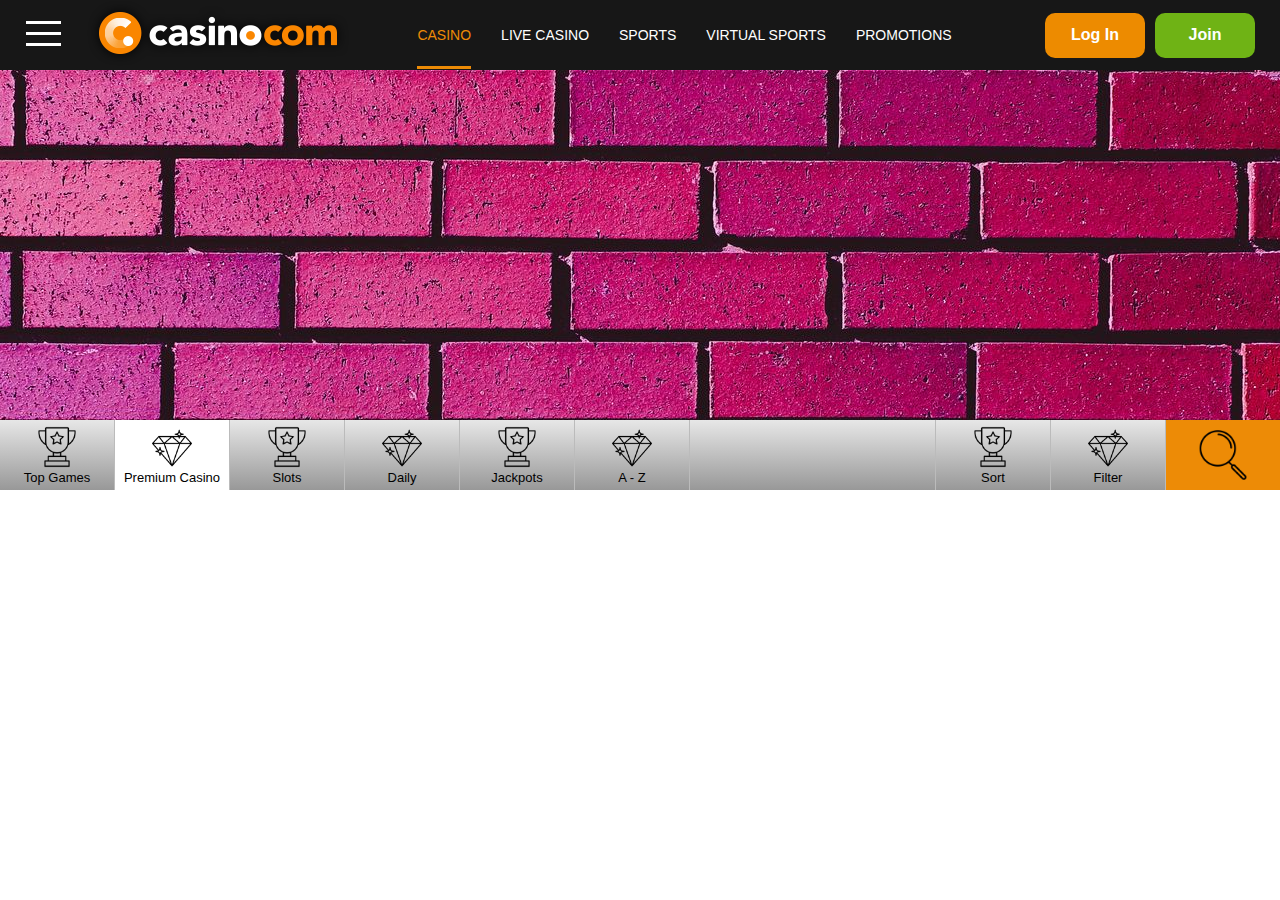
==== index.html @ 712b199f "casino_com: main menu" ====
<!doctype html>
<html lang="en">
<head>
    <meta charset="UTF-8">
    <meta name="viewport" content="width=device-width, initial-scale=1.0">
    <title>Casino</title>
    <link href="index.css" rel="stylesheet">
</head>
<body>
    <header class="header">
        <div class="header__burger">
            <div class="burger">
                <button type="button" class="burger__button fn-burger__button_toggle">
                    <div class="burger__line1"></div>
                    <div class="burger__line2"></div>
                    <div class="burger__line3"></div>
                </button>

                <div class="burger__menu burger__menu_hidden">
                    <ul class="menu">
                        <li>
                            <a class="menu__logo" href="#">
                                <img src="img/logo-tablet.png">
                            </a>
                        </li>
                        <li><a class="menu__item" href="#">Home</a></li>
                        <li><a class="menu__item" href="#">Login</a></li>
                        <li><a class="menu__item" href="#">Sports</a></li>
                        <li><a class="menu__item" href="#">Virtual Sports</a></li>
                        <li><a class="menu__item" href="#">Add Card</a></li>
                        <li><a class="menu__item" href="#">Promotions</a></li>
                        <li><a class="menu__item" href="#">VIP</a></li>
                        <li><a class="menu__item" href="#">Support</a></li>
                        <li><a class="menu__item" href="#">About Us</a></li>
                    </ul>
                </div>
            </div>
        </div>

        <div class="header__logo">
            <div class="logo">
                <a href="#">
                    <img class="logo__logoTablet" src="img/logo-tablet.png">
                    <img class="logo__iconCasino " src="img/iconcasino.png">
                </a>
            </div>
        </div>

        <div class="header__menu">
            <div class="menu">
                <ul class="menu__list">
                    <li><a class="menu__link menu__link_state_active" href="#">CASINO</a></li>
                    <li><a class="menu__link" href="#">LIVE CASINO</a></li>
                    <li><a class="menu__link" href="#">SPORTS</a></li>
                    <li><a class="menu__link" href="#">VIRTUAL SPORTS</a></li>
                    <li><a class="menu__link" href="#">PROMOTIONS</a></li>
                </ul>
            </div>
        </div>

        <div class="header__buttons">
            <button class="button button_logIn">Log In</button>
            <button class="button button_registration">Join</button>
        </div>
    </header>

    <main class="main">
        <div class="slider">
            <div class="slider__wrapper">
                <div class="slider__item">
                    <a class="slider__img" href="#">
                        <img src="img/background.jpg">
                    </a>
<!--                    <div class="slider__content">-->
<!--                        <div class="content">-->
<!--                            <div class="content__text">100% up to $400!</div>-->
<!--                            <button class="content__button">More info</button>-->
<!--                        </div>-->
<!--                    </div>-->
                </div>
            </div>
<!--            <div class="slider__buttons">-->
<!--                <button class="button button_next">&#8250;</button>-->
<!--                <button class="button button_previous">&#8249;</button>-->
<!--                <div class="paginations">-->
<!--                    <ol class="paginations__indicators">-->
<!--                        <li class="paginations__indicator paginations__indicator_active"></li>-->
<!--                        <li class="paginations__indicator"></li>-->
<!--                        <li class="paginations__indicator"></li>-->
<!--                        <li class="paginations__indicator"></li>-->
<!--                        <li class="paginations__indicator"></li>-->
<!--                    </ol>-->
<!--                </div>-->
<!--            </div>-->
        </div>

        <div class="menu">
            <div class="menu__gamesInfo">
                <ul class="gamesNav">
                    <li><a class="gamesNav__item gamesNav__item_topGamesIcon" href="#">Top Games</a></li>
                    <li><a class="gamesNav__item gamesNav__item_premiumIcon gamesNav__item_active" href="#">Premium Casino</a></li>
                    <li><a class="gamesNav__item gamesNav__item_topGamesIcon" href="#">Slots</a></li>
                    <li><a class="gamesNav__item gamesNav__item_premiumIcon" href="#">Daily</a></li>
                    <li><a class="gamesNav__item gamesNav__item_topGamesIcon" href="#">Jackpots</a></li>
                    <li><a class="gamesNav__item gamesNav__item_premiumIcon" href="#">A - Z</a></li>
                </ul>

                <ul class="gamesFilters">
                    <li><a class="gamesFilters__item gamesNav__item_topGamesIcon" href="#">Sort</a></li>
                    <li><a class="gamesFilters__item gamesNav__item_premiumIcon" href="#">Filter</a></li>
                    <li>
                        <span class="gamesFilters__item fn-gamesFilters__item_search" href="#">
                            <input class="gamesFilters__itemInput" placeholder="Write here...">
                        </span>
                    </li>
                </ul>
            </div>
        </div>
    </main>

    <script src="index.js"></script>
</body>
</html>
---- index.css ----
* {
    box-sizing: border-box;
    margin: 0 auto;
}

/************************************************************ header */
.header {
    display: flex;
    background-color: #171717;
    height: 70px;
}

/************************************************************ header burger menu */
.header__burger {
    margin: 0 20px;
    display: flex;
    align-items: center;
}

.fn-burger__button_toggle {
    background-color: rgba(0, 0, 0, 0);
    border: none;
    cursor: pointer;
    z-index: 3;
    position: relative;
}

.burger__line1,
.burger__line2,
.burger__line3 {
    width: 35px;
    height: 3px;
    background-color: #fff;
    margin: 8px 0;
    transition: 0.4s;
}

.burger__line1.change  {
    transform: rotate(-45deg) translate(-9px, 6px);
}

.burger__line2.change  {
    opacity: 0;
}

.burger__line3.change  {
    transform: rotate(45deg) translate(-8px, -8px);
}

.burger__menu {
    position: fixed;
    top: 0;
    left: 0;
    overflow-y: auto;
    width: 600px;
    height: 100%;
    padding: 100px 10px 0 60px;
    background-color: #171717;
    z-index: 2;
}

.burger__menu_hidden {
    display: none;
}

.menu {
    list-style: none;
}

.menu__logo {
    position: absolute;
    top: 15px;
    left: 85px;
}

.menu__item {
    display: block;
    padding: 17px 0;
    font-family: sans-serif;
    text-decoration: none;
    color: #fff;
    border-bottom: 1px solid rgba(255, 255, 255, 0.2);
}

.menu__item:hover {
    color: #ed8b06;
    transition-duration: 0.4s;
}

/************************************************************ header logo */
.header__logo {
    margin: 0;
    display: flex;
    align-items: center;
}

.header__logo .logo__iconCasino {
    display: none;
}

/************************************************************ header menu */
.header__menu {
    display: flex;
    align-items: center;
}

.header__menu .menu__list {
    list-style: none;
    display: flex;
    padding: 0;
}

.menu__list .menu__link {
    color: #fff;
    font-size: 14px;
    font-family: sans-serif;
    text-decoration: none;
    padding: 23px 0;
    margin: 0 15px;
    white-space: nowrap;
}

.menu__list .menu__link:hover {
    color: #ed8b06;
    transition-duration: 0.4s;
}

.menu__link.menu__link_state_active {
    color: #ed8b06;
    border-bottom: 3px solid #ed8b06;
}

/************************************************************ header buttons */
.header__buttons {
    display: flex;
    align-items: center;
    margin: 0 20px;
}

.button {
    width: 100px;
    height: 45px;
    margin: 0 5px;
    border-radius: 10px;
    font-weight: bold;
    font-size: 16px;
    color: #fff;
    border: none;
    cursor: pointer;
}

.button.button_logIn {
    background-color: #ed8b00;
}

.button.button_registration {
    background-color: #6fb315;
}

/************************************************************ slider */
.slider {
    display: flex;
    justify-content: center;
    overflow: hidden;
    width: 100%;
    height: 350px;
}

.slider__img {
    display: flex;
    overflow: hidden;
}

/*.content__text {*/
/*    !*position: absolute;*!*/
/*    !*top: 176px;*!*/
/*    !*left: 300px;*!*/
/*    !*font-size: 65px;*!*/
/*    !*color: #fff;*!*/
/*}*/

/*.content__button {*/
/*    !*position: absolute;*!*/
/*    !*top: 280px;*!*/
/*    !*left: 300px;*!*/
/*    !*height: 70px;*!*/
/*    !*width: 300px;*!*/
/*    !*text-align: center;*!*/
/*    !*background-color: #6d9910;*!*/
/*    !*cursor: pointer;*!*/
/*    !*border-radius: 10px;*!*/
/*    !*border: none;*!*/
/*    !*color: #fff;*!*/
/*    !*font-size: 35px;*!*/
/*    !*letter-spacing: 3px;*!*/
/*}*/

/*.button_next {*/
/*    !*position: absolute;*!*/
/*    !*top: 180px;*!*/
/*    !*right: 20px;*!*/
/*    !*font-size: 50px;*!*/
/*    !*color: #fff;*!*/
/*    !*background-color: rgba(0, 0, 0, 0.5);*!*/
/*    !*border-radius: 50%;*!*/
/*    !*width: 70px;*!*/
/*    !*height: 70px;*!*/
/*}*/

/*.button_previous {*/
/*    !*position: absolute;*!*/
/*    !*top: 180px;*!*/
/*    !*left: 20px;*!*/
/*    !*font-size: 50px;*!*/
/*    !*color: #fff;*!*/
/*    !*background-color: rgba(0, 0, 0, 0.5);*!*/
/*    !*border-radius: 50%;*!*/
/*    !*width: 70px;*!*/
/*    !*height: 70px;*!*/
/*}*/

/*.paginations__indicators {*/
/*    !*position: absolute;*!*/
/*    !*z-index: 1;*!*/
/*    !*left: 420px;*!*/
/*    !*bottom: 20px;*!*/
/*    !*display: flex;*!*/
/*    !*justify-content: center;*!*/
/*    !*list-style: none;*!*/
/*}*/

/*.paginations__indicator {*/
/*    !*width: 15px;*!*/
/*    !*height: 15px;*!*/
/*    !*margin: 5px;*!*/
/*    !*border-radius: 50%;*!*/
/*    !*background-color: #fff;*!*/
/*}*/

/*.paginations__indicator_active {*/
/*    !*background-color: #ed8b06;*!*/
/*}*/

/************************************************************ main menu */
.menu__gamesInfo {
    display: flex;
    justify-content: space-between;
    height: 70px;
    width: 100%;
    background: linear-gradient(#e7e7e7, #989898);
    overflow-x: hidden;
}

.gamesNav,
.gamesFilters {
    padding: 0;
    margin: 0;
    display: flex;
    list-style: none;
}

.gamesNav__item,
.gamesFilters__item {
    display: block;
    text-decoration: none;
    width: 115px;
    height: 100%;
    border-right: 1px solid #bbbbbb;
    /*border-left: 1px solid #bbbbbb;*/
    text-align: center;
    padding-top: 50px;
    color: #000;
    font-family: sans-serif;
    font-size: 13px;
}

.gamesFilters__item:first-child {
    border-left: 1px solid #bbbbbb;
    border-right: none;
}

.gamesNav__item:hover,
.gamesFilters__item:hover {
    background-color: #969696;
    transition-duration: 0.5s;
}

.fn-gamesFilters__item_search:hover {
    width: 350px;
    background-position: 5% 50%;
    background-color: #ed8b06;
}

.gamesNav__item_active {
    background-color: #fff;
}

.gamesNav__item_topGamesIcon {
    background-image: url("img/cup.png");
    background-size: 42px;
    background-repeat: no-repeat;
    background-position: 50% 20%;
}

.gamesNav__item_premiumIcon {
    background-image: url("img/diamond.png");
    background-size: 40px;
    background-repeat: no-repeat;
    background-position: 50% 25%;
}

.fn-gamesFilters__item_search {
    background-image: url("img/search.png");
    background-size: 50px;
    background-repeat: no-repeat;
    background-position: 50% 50%;
    background-color: #ed8b06;
}

.gamesFilters__itemInput {
    display: none;
    height: 50px;
    position: relative;
    top: -40px;
    font-size: 20px;
    border: none;
    background-color: #ed8b06;
}

.fn-gamesFilters__item_search:hover .gamesFilters__itemInput {
    display: block;
    width: 260px;
    left: 40px;
    transition-duration: 1s;
}

/************************************************************ media */
@media (max-width: 567px) {
    .burger__menu {
        width: 100%;
    }
}

@media (max-width: 960px) {
    .header__menu {
        overflow-x: scroll;
    }

    .header__buttons {
        display: none;
    }
}

@media (max-width: 1180px) {
    .menu__gamesInfo {
        overflow-x: scroll;
    }

    .header__logo .logo__logoTablet {
        display: none;
    }

    .header__logo .logo__iconCasino {
        height: 55px;
        display: block;
        margin-top: 5px;
    }

    .header__buttons .button {
        width: 90px;
        height: 40px;
        font-size: 14px;
    }

    .menu__item .menu__link {
        font-size: 12px;
    }
}
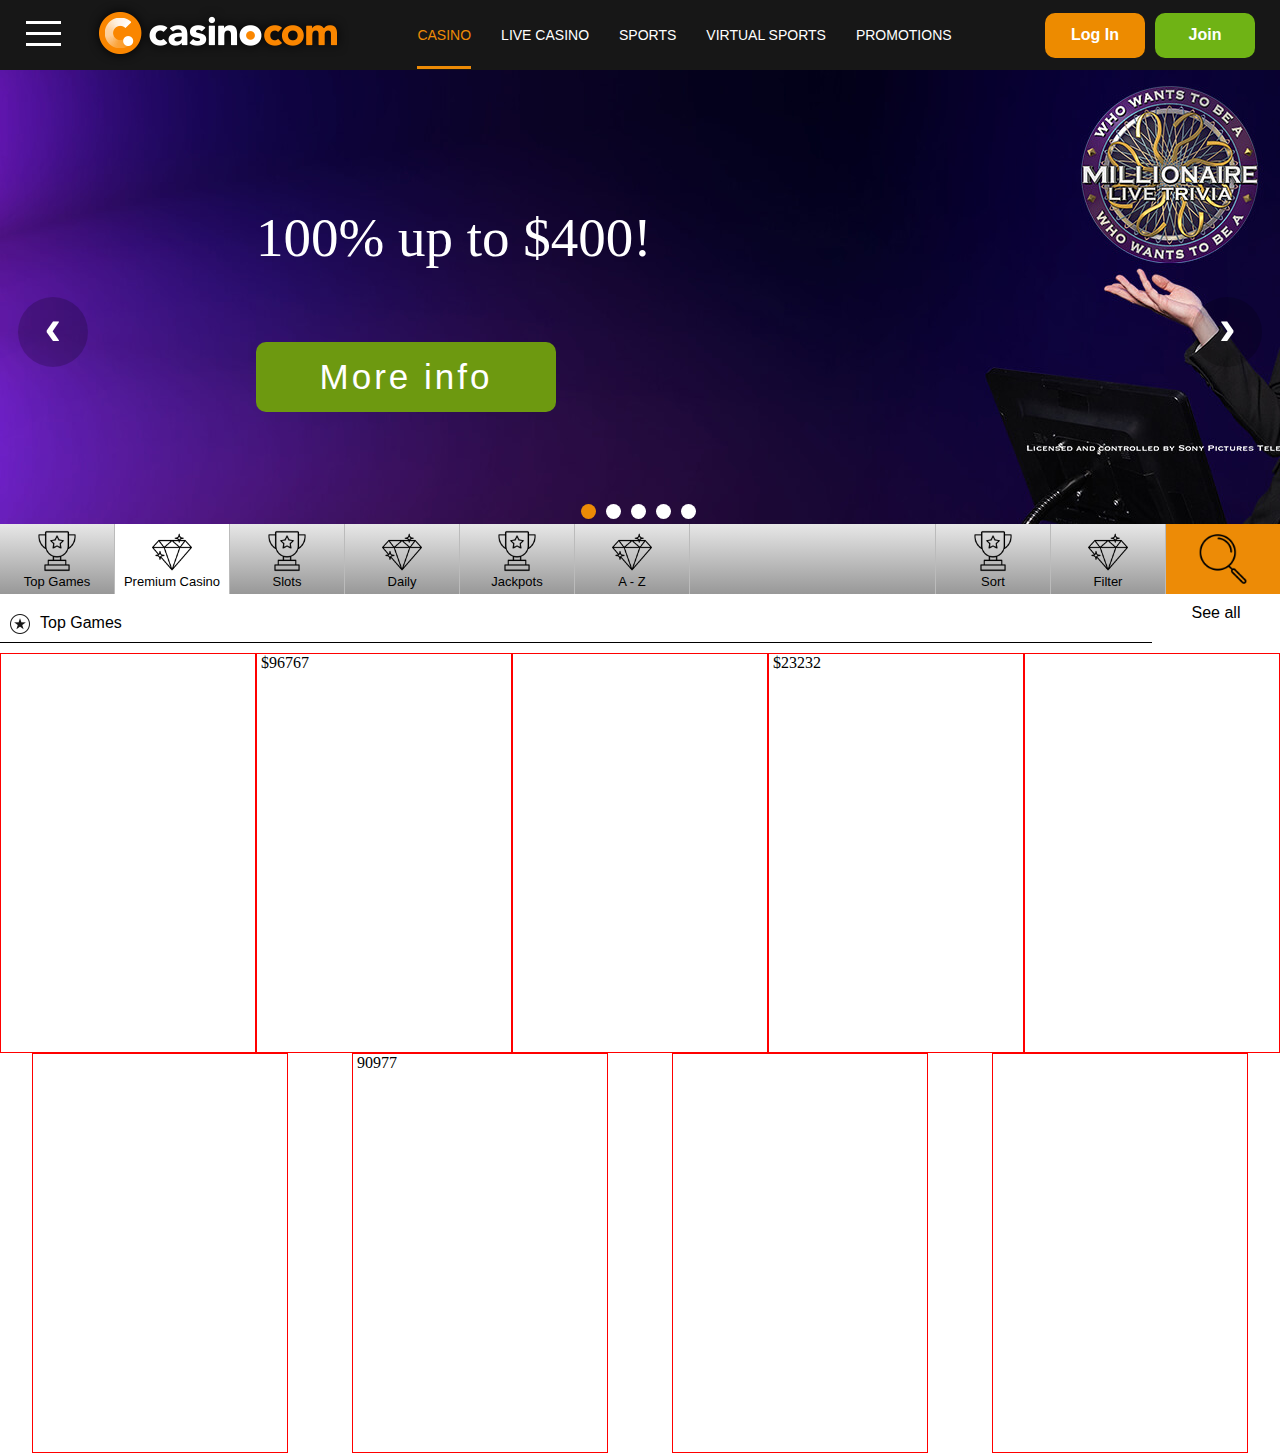
==== commit 9cb3ce03: "casino_com: topGames" ====
--- a/index.html
+++ b/index.html
@@ -69,29 +69,29 @@
             <div class="slider__wrapper">
                 <div class="slider__item">
                     <a class="slider__img" href="#">
-                        <img src="img/background.jpg">
+                        <img src="img/slide1.jpg">
                     </a>
-<!--                    <div class="slider__content">-->
-<!--                        <div class="content">-->
-<!--                            <div class="content__text">100% up to $400!</div>-->
-<!--                            <button class="content__button">More info</button>-->
-<!--                        </div>-->
-<!--                    </div>-->
+                    <div class="slider__content">
+                        <div class="content">
+                            <div class="content__text">100% up to $400!</div>
+                            <button class="content__button">More info</button>
+                        </div>
+                    </div>
                 </div>
             </div>
-<!--            <div class="slider__buttons">-->
-<!--                <button class="button button_next">&#8250;</button>-->
-<!--                <button class="button button_previous">&#8249;</button>-->
-<!--                <div class="paginations">-->
-<!--                    <ol class="paginations__indicators">-->
-<!--                        <li class="paginations__indicator paginations__indicator_active"></li>-->
-<!--                        <li class="paginations__indicator"></li>-->
-<!--                        <li class="paginations__indicator"></li>-->
-<!--                        <li class="paginations__indicator"></li>-->
-<!--                        <li class="paginations__indicator"></li>-->
-<!--                    </ol>-->
-<!--                </div>-->
-<!--            </div>-->
+            <div class="slider__buttons">
+                <button class="button button_next">&#8250;</button>
+                <button class="button button_previous">&#8249;</button>
+                <div class="paginations">
+                    <ol class="paginations__indicators">
+                        <li class="paginations__indicator paginations__indicator_active"></li>
+                        <li class="paginations__indicator"></li>
+                        <li class="paginations__indicator"></li>
+                        <li class="paginations__indicator"></li>
+                        <li class="paginations__indicator"></li>
+                    </ol>
+                </div>
+            </div>
         </div>
 
         <div class="menu">
@@ -109,11 +109,52 @@
                     <li><a class="gamesFilters__item gamesNav__item_topGamesIcon" href="#">Sort</a></li>
                     <li><a class="gamesFilters__item gamesNav__item_premiumIcon" href="#">Filter</a></li>
                     <li>
-                        <span class="gamesFilters__item fn-gamesFilters__item_search" href="#">
+                        <span class="gamesFilters__item fn-gamesFilters__item_search">
                             <input class="gamesFilters__itemInput" placeholder="Write here...">
                         </span>
                     </li>
                 </ul>
+            </div>
+        </div>
+
+        <div class="games">
+            <div class="category">
+                <div class="category__heading">
+                    <span class="category__title">Top Games</span>
+                    <a class="category__link">See all</a>
+                </div>
+                <div class="game category__grid">
+                    <div class="game__item game__item_main">
+                        <img class="game__img" src="">
+                    </div>
+                    <div class="game__item">
+                        <img class="game__img" src="">
+                        <span class="game__jackpotTitle">$96767</span>
+                    </div>
+                    <div class="game__item">
+                        <img class="game__img" src="">
+                    </div>
+                    <div class="game__item">
+                        <img class="game__img" src="">
+                        <span class="game__jackpotTitle">$23232</span>
+                    </div>
+                    <div class="game__item">
+                        <img class="game__img" src="">
+                    </div>
+                    <div class="game__item">
+                        <img class="game__img" src="">
+                    </div>
+                    <div class="game__item">
+                        <img class="game__img" src="">
+                        <span class="game__jackpotTitle">90977</span>
+                    </div>
+                    <div class="game__item">
+                        <img class="game__img" src="">
+                    </div>
+                    <div class="game__item">
+                        <img class="game__img" src="">
+                    </div>
+                </div>
             </div>
         </div>
     </main>
--- a/index.css
+++ b/index.css
@@ -157,89 +157,100 @@
     background-color: #6fb315;
 }
 
+.button.button_logIn:hover,
+.button.button_registration:hover {
+    opacity: 0.7;
+    transition-duration: 0.5s;
+}
+
 /************************************************************ slider */
 .slider {
     display: flex;
+    flex-direction: column;
     justify-content: center;
     overflow: hidden;
     width: 100%;
-    height: 350px;
+    /*height: 350px;*/
+    position: relative;
 }
 
 .slider__img {
     display: flex;
-    overflow: hidden;
-}
-
-/*.content__text {*/
-/*    !*position: absolute;*!*/
-/*    !*top: 176px;*!*/
-/*    !*left: 300px;*!*/
-/*    !*font-size: 65px;*!*/
-/*    !*color: #fff;*!*/
-/*}*/
-
-/*.content__button {*/
-/*    !*position: absolute;*!*/
-/*    !*top: 280px;*!*/
-/*    !*left: 300px;*!*/
-/*    !*height: 70px;*!*/
-/*    !*width: 300px;*!*/
-/*    !*text-align: center;*!*/
-/*    !*background-color: #6d9910;*!*/
-/*    !*cursor: pointer;*!*/
-/*    !*border-radius: 10px;*!*/
-/*    !*border: none;*!*/
-/*    !*color: #fff;*!*/
-/*    !*font-size: 35px;*!*/
-/*    !*letter-spacing: 3px;*!*/
-/*}*/
-
-/*.button_next {*/
-/*    !*position: absolute;*!*/
-/*    !*top: 180px;*!*/
-/*    !*right: 20px;*!*/
-/*    !*font-size: 50px;*!*/
-/*    !*color: #fff;*!*/
-/*    !*background-color: rgba(0, 0, 0, 0.5);*!*/
-/*    !*border-radius: 50%;*!*/
-/*    !*width: 70px;*!*/
-/*    !*height: 70px;*!*/
-/*}*/
-
-/*.button_previous {*/
-/*    !*position: absolute;*!*/
-/*    !*top: 180px;*!*/
-/*    !*left: 20px;*!*/
-/*    !*font-size: 50px;*!*/
-/*    !*color: #fff;*!*/
-/*    !*background-color: rgba(0, 0, 0, 0.5);*!*/
-/*    !*border-radius: 50%;*!*/
-/*    !*width: 70px;*!*/
-/*    !*height: 70px;*!*/
-/*}*/
-
-/*.paginations__indicators {*/
-/*    !*position: absolute;*!*/
-/*    !*z-index: 1;*!*/
-/*    !*left: 420px;*!*/
-/*    !*bottom: 20px;*!*/
-/*    !*display: flex;*!*/
-/*    !*justify-content: center;*!*/
-/*    !*list-style: none;*!*/
-/*}*/
-
-/*.paginations__indicator {*/
-/*    !*width: 15px;*!*/
-/*    !*height: 15px;*!*/
-/*    !*margin: 5px;*!*/
-/*    !*border-radius: 50%;*!*/
-/*    !*background-color: #fff;*!*/
-/*}*/
-
-/*.paginations__indicator_active {*/
-/*    !*background-color: #ed8b06;*!*/
-/*}*/
+}
+
+.content__text {
+    position: absolute;
+    top: 30%;
+    left: 20%;
+    font-size: 55px;
+    color: #fff;
+}
+
+.content__button {
+    position: absolute;
+    top: 60%;
+    left: 20%;
+    height: 70px;
+    width: 300px;
+    text-align: center;
+    background-color: #6d9910;
+    cursor: pointer;
+    border-radius: 10px;
+    border: none;
+    color: #fff;
+    font-size: 35px;
+    letter-spacing: 3px;
+}
+
+.button_next {
+    position: absolute;
+    top: 50%;
+    right: 1%;
+    font-size: 50px;
+    color: #fff;
+    background-color: rgba(0, 0, 0, 0.2);
+    border-radius: 50%;
+    width: 70px;
+    height: 70px;
+    display: flex;
+    justify-content: center;
+}
+
+.button_previous {
+    position: absolute;
+    top: 50%;
+    left: 1%;
+    font-size: 50px;
+    color: #fff;
+    background-color: rgba(0, 0, 0, 0.2);
+    border-radius: 50%;
+    width: 70px;
+    height: 70px;
+    display: flex;
+    justify-content: center;
+}
+
+.paginations__indicators {
+    position: absolute;
+    z-index: 1;
+    bottom: 0;
+    left: 45%;
+    display: flex;
+    list-style: none;
+    padding: 0;
+}
+
+.paginations__indicator {
+    width: 15px;
+    height: 15px;
+    margin: 5px;
+    border-radius: 50%;
+    background-color: #fff;
+}
+
+.paginations__indicator_active {
+    background-color: #ed8b06;
+}
 
 /************************************************************ main menu */
 .menu__gamesInfo {
@@ -334,6 +345,46 @@
     transition-duration: 1s;
 }
 
+/************************************************************ games */
+.games {
+    max-width: 1400px;
+}
+
+.category__heading {
+    display: flex;
+    justify-content: space-between;
+    margin: 10px 0;
+    font-family: sans-serif;
+}
+
+.category__title {
+    padding: 10px 40px;
+    margin: 0;
+    width: 90%;
+    border-bottom: 1px solid #000;
+}
+
+.category__title::before {
+    content: "";
+    position: absolute;
+    margin-left: -30px;
+    background-image: url("img/star.png");
+    width: 20px;
+    height: 20px;
+}
+
+.game {
+    display: flex;
+    flex-wrap: wrap;
+    flex-direction: row;
+}
+
+.game__item {
+    border: 1px solid red;
+    width: 20%;
+    height: 400px;
+}
+
 /************************************************************ media */
 @media (max-width: 567px) {
     .burger__menu {
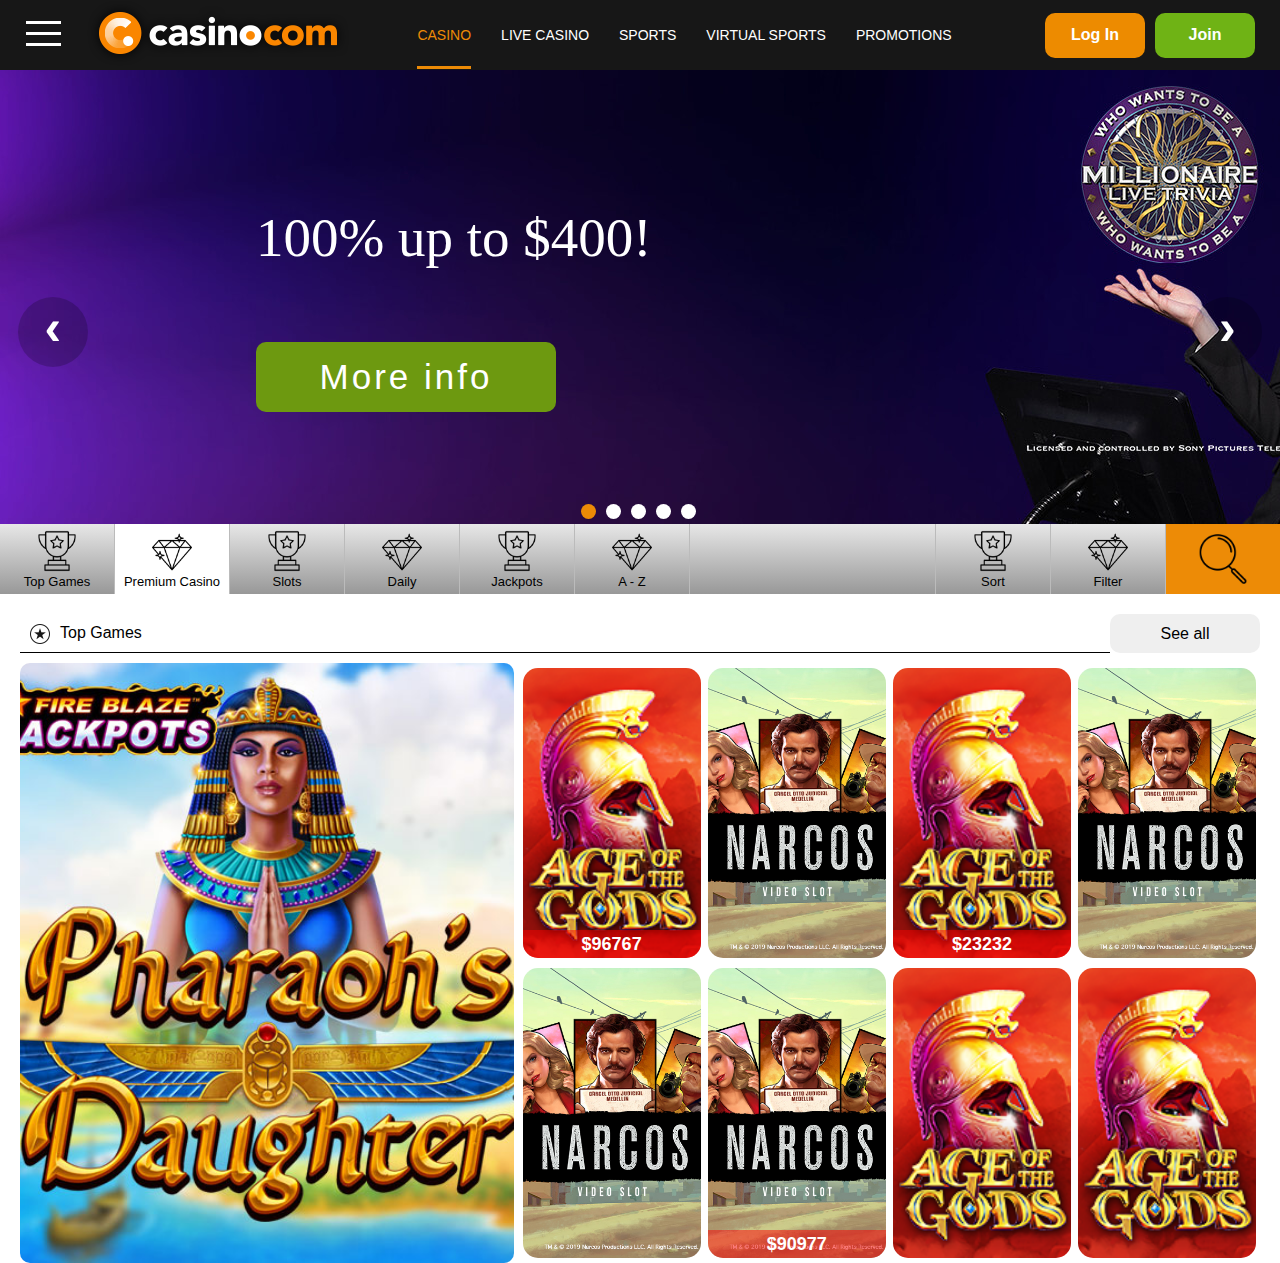
==== commit 0c009925: "casino_com: added topGames img" ====
--- a/index.html
+++ b/index.html
@@ -117,42 +117,44 @@
             </div>
         </div>
 
-        <div class="games">
+        <div class="gamesContainer">
             <div class="category">
                 <div class="category__heading">
                     <span class="category__title">Top Games</span>
                     <a class="category__link">See all</a>
                 </div>
-                <div class="game category__grid">
-                    <div class="game__item game__item_main">
-                        <img class="game__img" src="">
+                <div class="games category__grid">
+                    <div class="games__itemMain">
+                        <img class="games__img" src="img/game0.jpg">
                     </div>
-                    <div class="game__item">
-                        <img class="game__img" src="">
-                        <span class="game__jackpotTitle">$96767</span>
-                    </div>
-                    <div class="game__item">
-                        <img class="game__img" src="">
-                    </div>
-                    <div class="game__item">
-                        <img class="game__img" src="">
-                        <span class="game__jackpotTitle">$23232</span>
-                    </div>
-                    <div class="game__item">
-                        <img class="game__img" src="">
-                    </div>
-                    <div class="game__item">
-                        <img class="game__img" src="">
-                    </div>
-                    <div class="game__item">
-                        <img class="game__img" src="">
-                        <span class="game__jackpotTitle">90977</span>
-                    </div>
-                    <div class="game__item">
-                        <img class="game__img" src="">
-                    </div>
-                    <div class="game__item">
-                        <img class="game__img" src="">
+                    <div class="games__items">
+                        <div class="games__item">
+                            <img class="games__img" src="img/game1.jpg">
+                            <span class="games__jackpotTitle">$96767</span>
+                        </div>
+                        <div class="games__item">
+                            <img class="games__img" src="img/game2.jpg">
+                        </div>
+                        <div class="games__item">
+                            <img class="games__img" src="img/game1.jpg">
+                            <span class="games__jackpotTitle">$23232</span>
+                        </div>
+                        <div class="games__item">
+                            <img class="games__img" src="img/game2.jpg">
+                        </div>
+                        <div class="games__item">
+                            <img class="games__img" src="img/game2.jpg">
+                        </div>
+                        <div class="games__item">
+                            <img class="games__img" src="img/game2.jpg">
+                            <span class="games__jackpotTitle">$90977</span>
+                        </div>
+                        <div class="games__item">
+                            <img class="games__img" src="img/game1.jpg">
+                        </div>
+                        <div class="games__item">
+                            <img class="games__img" src="img/game1.jpg">
+                        </div>
                     </div>
                 </div>
             </div>
--- a/index.css
+++ b/index.css
@@ -346,14 +346,15 @@
 }
 
 /************************************************************ games */
-.games {
+.gamesContainer {
     max-width: 1400px;
+    padding: 20px 20px 0 20px;
 }
 
 .category__heading {
     display: flex;
     justify-content: space-between;
-    margin: 10px 0;
+    margin: 0 0 10px 0;
     font-family: sans-serif;
 }
 
@@ -364,6 +365,19 @@
     border-bottom: 1px solid #000;
 }
 
+.category__link {
+    background-color: #efefef;
+    display: flex;
+    align-items: center;
+    justify-content: center;
+    min-width: 150px;
+    border-radius: 10px;
+}
+
+.category__link:hover {
+    background-color: #9c9c9c;
+}
+
 .category__title::before {
     content: "";
     position: absolute;
@@ -373,23 +387,112 @@
     height: 20px;
 }
 
-.game {
+.games {
+    display: flex;
+    flex-direction: row;
+    justify-content: space-between;
+    align-items: center;
+}
+
+.games__itemMain {
+    width: 40%;
+    height: 600px;
+    display: flex;
+    justify-content: center;
+    align-items: center;
+    overflow: hidden;
+    border-radius: 10px;
+    margin-right: 5px;
+    cursor: pointer;
+}
+
+.games__itemMain:hover {
+    transition-duration: 0.5s;
+    border-radius: 40px;
+    transform: scale(1.02);
+}
+
+.games__items {
+    width: 60%;
+    height: 600px;
     display: flex;
     flex-wrap: wrap;
-    flex-direction: row;
-}
-
-.game__item {
-    border: 1px solid red;
-    width: 20%;
-    height: 400px;
-}
-
+    align-items: center;
+    overflow: hidden;
+}
+
+.games__item {
+    position: relative;
+    width: 24%;
+    height: 290px;
+    display: flex;
+    justify-content: center;
+    align-items: center;
+    overflow: hidden;
+    border-radius: 15px;
+    cursor: pointer;
+}
+
+.games__item:hover {
+    transition-duration: 0.5s;
+    transform: scale(1.05);
+}
+
+.games__jackpotTitle {
+    position: absolute;
+    bottom: 0;
+    background-color: rgba(255, 0, 0, 0.5);
+    width: 100%;
+    height: 28px;
+    display: flex;
+    justify-content: center;
+    align-items: center;
+    color: #fff;
+    font-weight: bold;
+    font-family: sans-serif;
+    font-size: 18px;
+}
+
+.games__img {
+    height: 100%;
+}
 /************************************************************ media */
 @media (max-width: 567px) {
     .burger__menu {
         width: 100%;
     }
+
+    .games {
+        display: block;
+    }
+
+    .games__itemMain {
+        width: 100%;
+        height: 400px;
+    }
+
+    .games__items {
+        width: 100%;
+        height: 100%;
+        margin-top: 5px;
+        overflow: visible;
+        justify-content: center;
+    }
+
+    .games__item {
+        width: 30%;
+        height: 170px;
+        margin: 5px;
+    }
+
+    .games__jackpotTitle {
+        font-size: 16px;
+    }
+
+    .games__item:hover {
+        transition-duration: 0.5s;
+        transform: scale(1.05);
+    }
 }
 
 @media (max-width: 960px) {
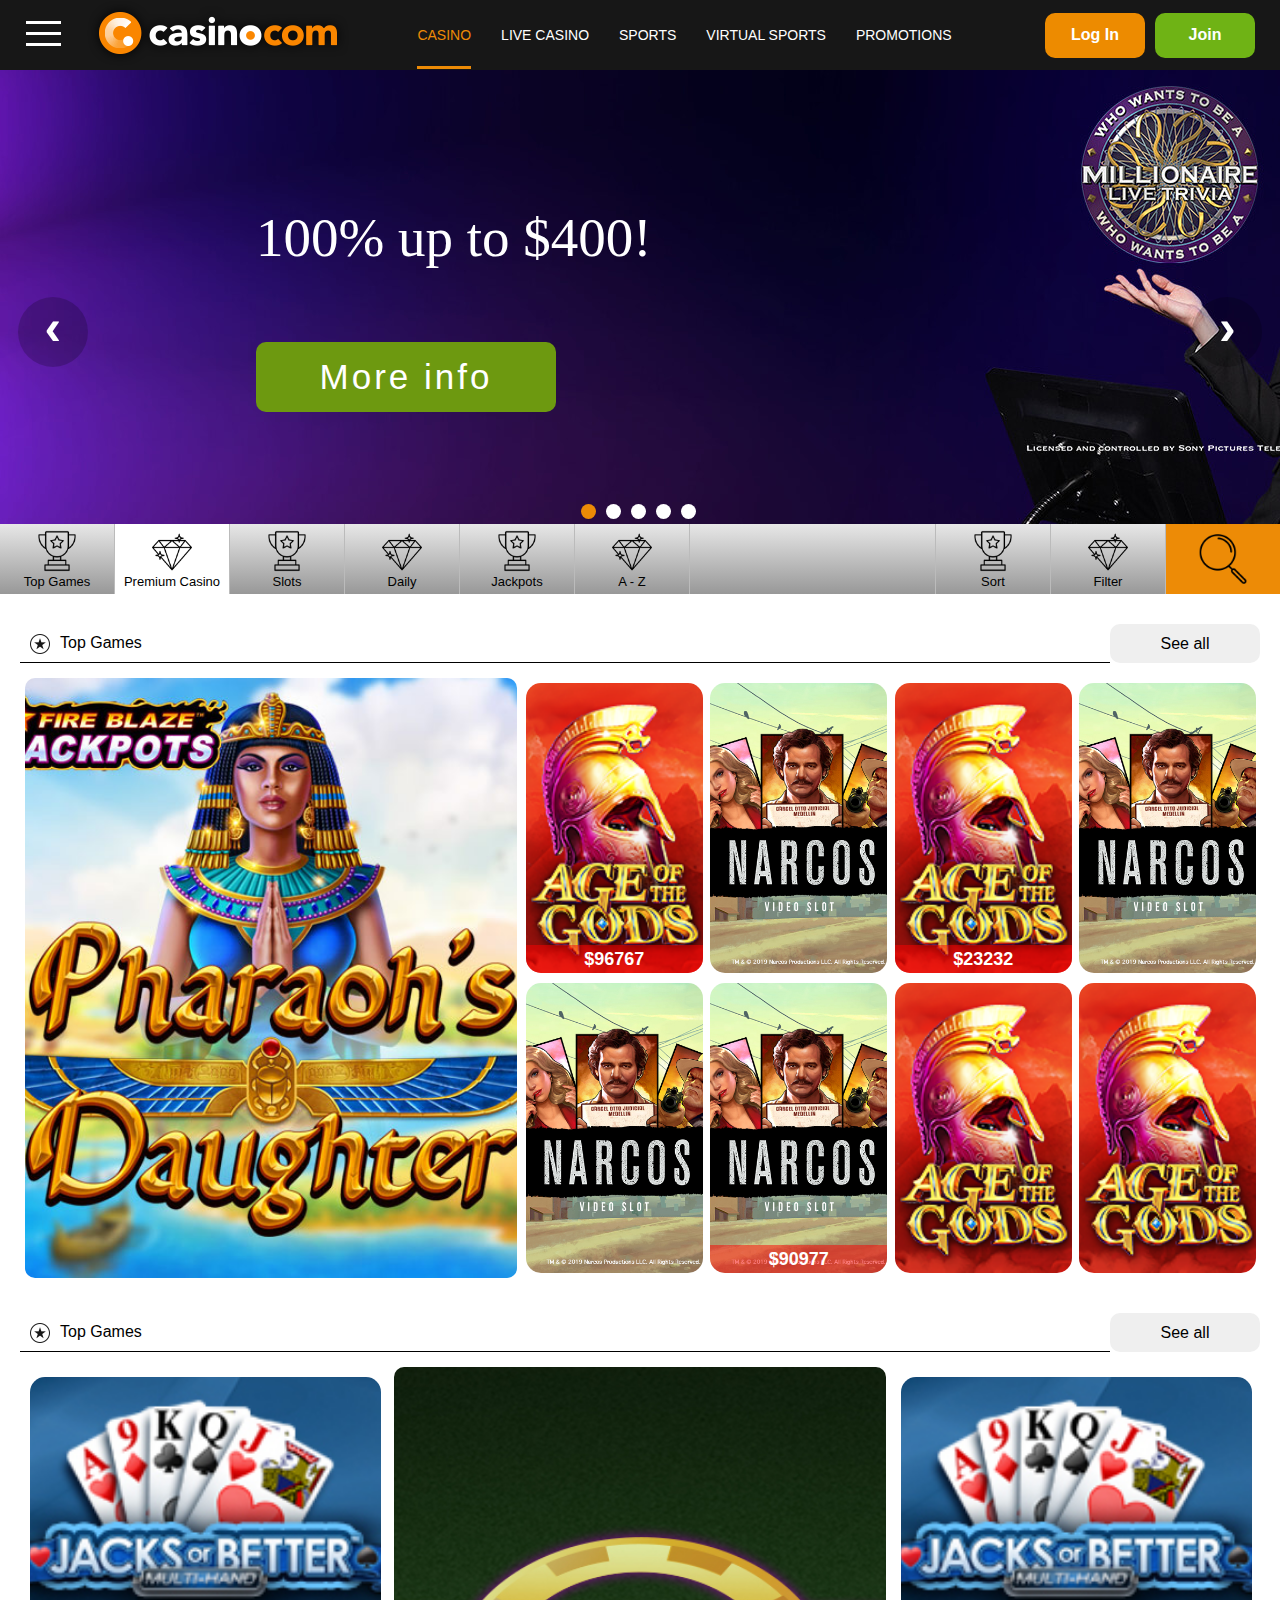
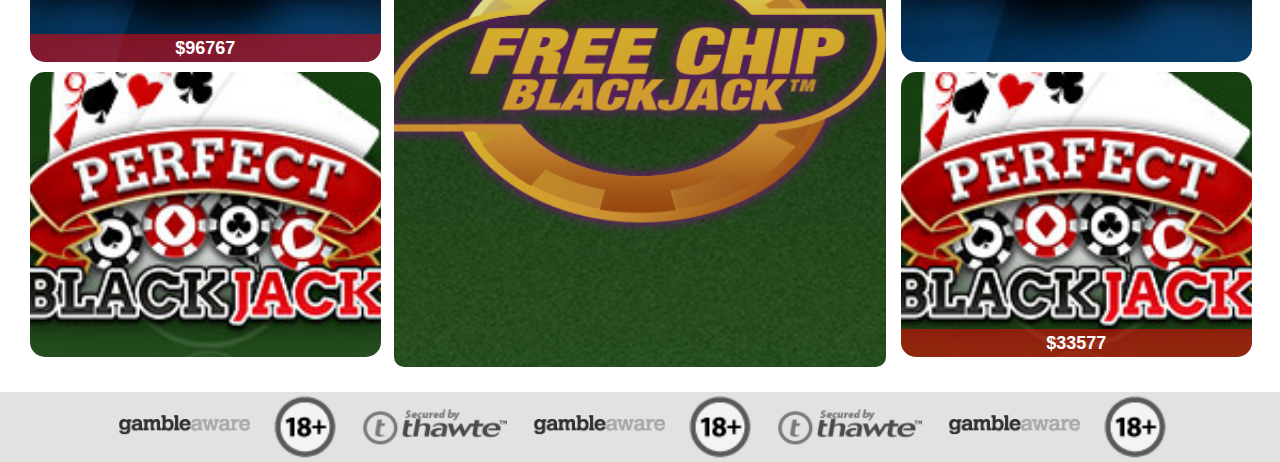
==== commit d6061209: "casino_com: added table Games and footer security" ====
--- a/index.html
+++ b/index.html
@@ -118,7 +118,7 @@
         </div>
 
         <div class="gamesContainer">
-            <div class="category">
+            <div class="category gamesContainer__topGames">
                 <div class="category__heading">
                     <span class="category__title">Top Games</span>
                     <a class="category__link">See all</a>
@@ -158,9 +158,53 @@
                     </div>
                 </div>
             </div>
+
+            <div class="category gamesContainer__tableGames">
+                <div class="category__heading">
+                    <span class="category__title">Top Games</span>
+                    <a class="category__link">See all</a>
+                </div>
+                <div class="games category__grid">
+                    <div class="games__items games__items_sizeForTwoBlocks">
+                        <div class="games__item games__item_block">
+                            <img class="games__img games__img_size_contain" src="img/game3.jpg">
+                            <span class="games__jackpotTitle">$96767</span>
+                        </div>
+                        <div class="games__item games__item_block">
+                            <img class="games__img games__img_size_contain" src="img/game5.jpg">
+                        </div>
+                    </div>
+                    <div class="games__itemMain games__itemMain_size">
+                        <img class="games__img" src="img/game4.jpg">
+                    </div>
+                    <div class="games__items games__items_sizeForTwoBlocks">
+                        <div class="games__item games__item_block">
+                            <img class="games__img games__img_size_contain" src="img/game3.jpg">
+                        </div>
+                        <div class="games__item games__item_block">
+                            <img class="games__img games__img_size_contain" src="img/game5.jpg">
+                            <span class="games__jackpotTitle">$33577</span>
+                        </div>
+                    </div>
+                </div>
+            </div>
         </div>
     </main>
 
+    <footer class="footer">
+        <div class="footer__security">
+            <ul class="footer__icons">
+                <li class="footer__icon footer__icon_gambleAware"></li>
+                <li class="footer__icon footer__icon_responsibleGaming"></li>
+                <li class="footer__icon footer__icon_thawte"></li>
+                <li class="footer__icon footer__icon_gambleAware"></li>
+                <li class="footer__icon footer__icon_responsibleGaming"></li>
+                <li class="footer__icon footer__icon_thawte"></li>
+                <li class="footer__icon footer__icon_gambleAware"></li>
+                <li class="footer__icon footer__icon_responsibleGaming"></li>
+            </ul>
+        </div>
+    </footer>
     <script src="index.js"></script>
 </body>
 </html>--- a/index.css
+++ b/index.css
@@ -345,10 +345,14 @@
     transition-duration: 1s;
 }
 
-/************************************************************ games */
+/************************************************************ top games */
 .gamesContainer {
     max-width: 1400px;
-    padding: 20px 20px 0 20px;
+    padding: 0 20px 20px 20px;
+}
+
+.category {
+    margin-top: 30px;
 }
 
 .category__heading {
@@ -402,8 +406,8 @@
     align-items: center;
     overflow: hidden;
     border-radius: 10px;
-    margin-right: 5px;
     cursor: pointer;
+    margin: 5px;
 }
 
 .games__itemMain:hover {
@@ -455,11 +459,121 @@
 
 .games__img {
     height: 100%;
-}
+    border-radius: 20px;
+}
+
+/************************************************************ table games */
+.games__items_sizeForTwoBlocks {
+    width: 30%;
+    display: block;
+}
+
+.games__item_block {
+    width: 95%;
+    height: 285px;
+    margin: 10px;
+}
+
+.games__img_size_contain {
+    height: 150%;
+}
+/************************************************************ footer */
+.footer__security {
+    background-color: #e2e2e2;
+    height: 70px;
+    display: flex;
+    align-items: center;
+    overflow: hidden;
+}
+
+.footer__icons {
+    display: flex;
+    justify-content: center;
+    padding: 0;
+    list-style: none;
+}
+
+.footer__icon {
+    width: 200px;
+    height: 70px;
+    margin: 0 5px;
+    cursor: pointer;
+}
+
+.footer__icon_gambleAware {
+    background-image: url("img/footer-sprite.png");
+    background-repeat: no-repeat;
+    background-position: 5% 55%;
+    background-size: 760%;
+    width: 150px;
+}
+
+.footer__icon_gambleAware:hover {
+    background-position: 5% 106%;
+}
+
+.footer__icon_responsibleGaming {
+    background-image: url("img/footer-sprite.png");
+    background-repeat: no-repeat;
+    background-position: 19% 52%;
+    background-size: 2615%;
+    width: 70px;
+}
+
+.footer__icon_responsibleGaming:hover {
+    background-position: 19% 94%;
+}
+
+.footer__icon_thawte {
+    background-image: url("img/footer-sprite.png");
+    background-repeat: no-repeat;
+    background-position: 26% 53%;
+    background-size: 800%;
+    width: 165px;
+}
+
+.footer__icon_thawte:hover {
+    background-position: 26% 100%;
+}
+
 /************************************************************ media */
-@media (max-width: 567px) {
-    .burger__menu {
-        width: 100%;
+@media (max-width: 1180px) {
+    .menu__gamesInfo {
+        overflow-x: scroll;
+    }
+
+    .header__logo .logo__logoTablet {
+        display: none;
+    }
+
+    .header__logo .logo__iconCasino {
+        height: 55px;
+        display: block;
+        margin-top: 5px;
+    }
+
+    .header__buttons .button {
+        width: 90px;
+        height: 40px;
+        font-size: 14px;
+    }
+
+    .menu__item .menu__link {
+        font-size: 12px;
+    }
+
+    .footer__security {
+        overflow: scroll;
+    }
+}
+
+@media (max-width: 960px) {
+    .header__menu {
+        overflow-x: scroll;
+    }
+
+    .header__buttons {
+        display: none;
     }
 
     .games {
@@ -468,7 +582,7 @@
 
     .games__itemMain {
         width: 100%;
-        height: 400px;
+        height: 850px;
     }
 
     .games__items {
@@ -480,6 +594,53 @@
     }
 
     .games__item {
+        width: 47%;
+        height: 400px;
+        margin: 10px;
+    }
+
+    .games__jackpotTitle {
+        font-size: 20px;
+        height: 40px;
+    }
+
+    .games__items_sizeForTwoBlocks {
+        display: flex;
+    }
+
+    .games__item_block {
+        height: 270px;
+    }
+
+    .games__itemMain_size {
+        height: 600px;
+    }
+}
+
+@media (max-width: 567px) {
+    .burger__menu {
+        width: 100%;
+    }
+
+    .games {
+        display: flex;
+        flex-direction: column;
+    }
+
+    .games__itemMain {
+        width: 100%;
+        height: 400px;
+    }
+
+    .games__items {
+        width: 100%;
+        height: 100%;
+        margin: 5px;
+        overflow: visible;
+        justify-content: center;
+    }
+
+    .games__item {
         width: 30%;
         height: 170px;
         margin: 5px;
@@ -493,40 +654,14 @@
         transition-duration: 0.5s;
         transform: scale(1.05);
     }
-}
-
-@media (max-width: 960px) {
-    .header__menu {
-        overflow-x: scroll;
-    }
-
-    .header__buttons {
-        display: none;
-    }
-}
-
-@media (max-width: 1180px) {
-    .menu__gamesInfo {
-        overflow-x: scroll;
-    }
-
-    .header__logo .logo__logoTablet {
-        display: none;
-    }
-
-    .header__logo .logo__iconCasino {
-        height: 55px;
-        display: block;
-        margin-top: 5px;
-    }
-
-    .header__buttons .button {
-        width: 90px;
-        height: 40px;
-        font-size: 14px;
-    }
-
-    .menu__item .menu__link {
-        font-size: 12px;
-    }
-}
+
+    .games__item_block {
+        height: 250px;
+        min-width: 360px;
+    }
+
+    .games__itemMain_size {
+        height: 400px;
+        min-width: 360px;
+    }
+}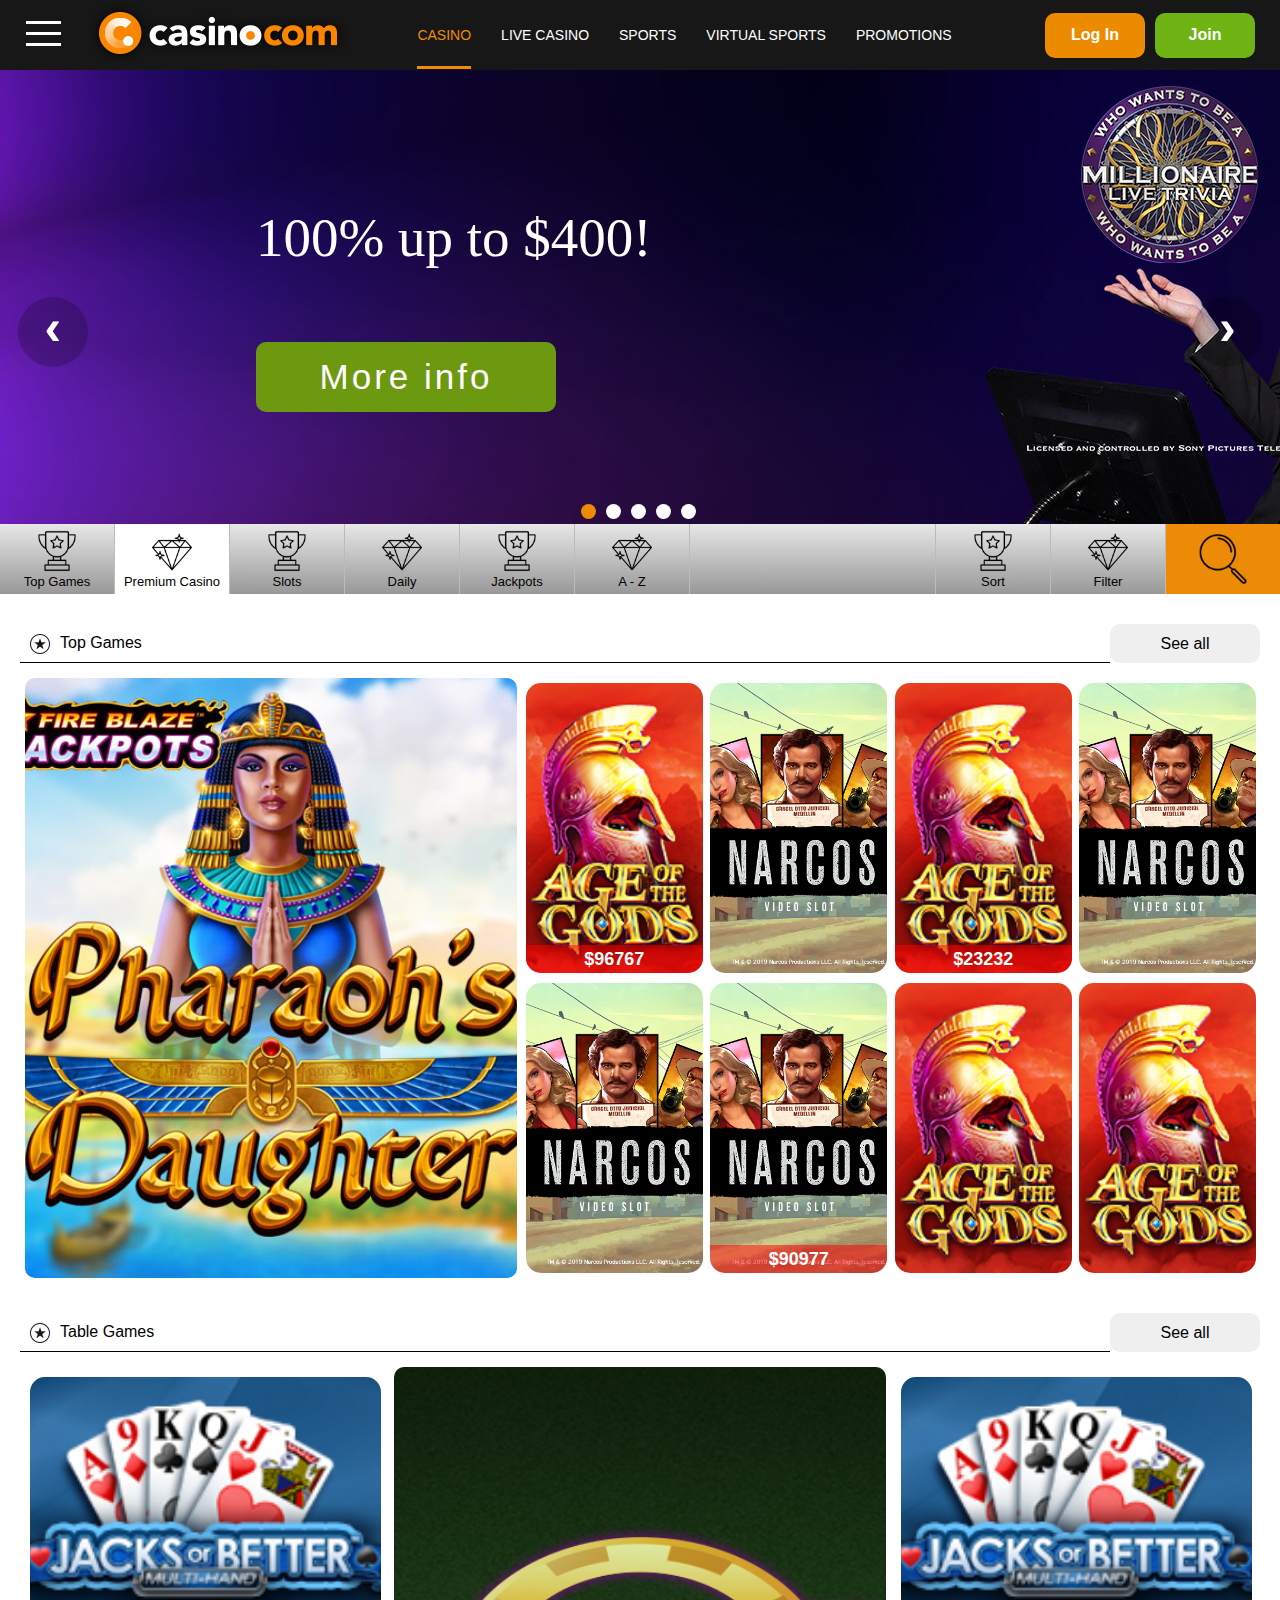
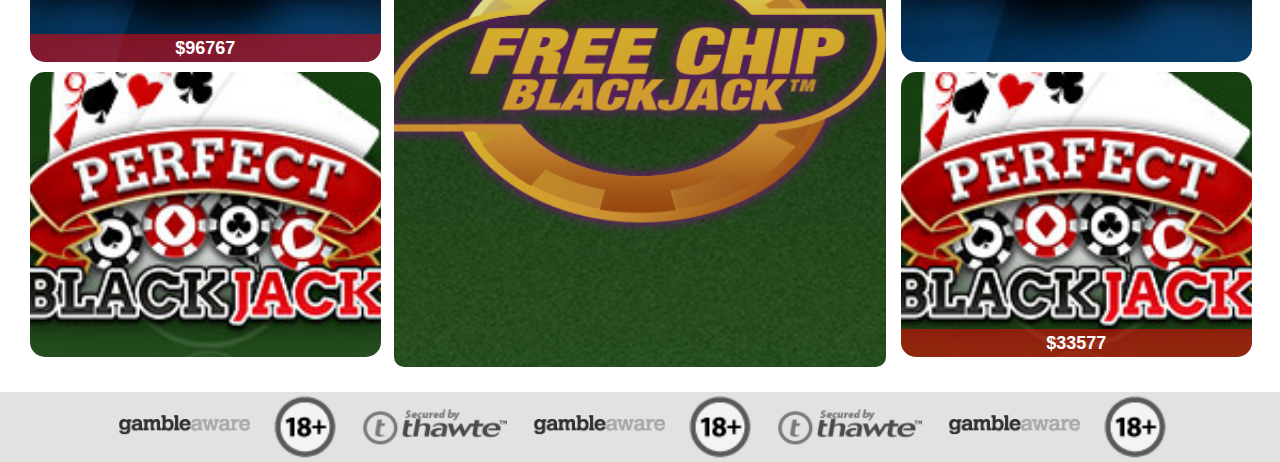
==== commit 35da5f8c: "casino_com: added table Games and footer security" ====
--- a/index.html
+++ b/index.html
@@ -161,7 +161,7 @@
 
             <div class="category gamesContainer__tableGames">
                 <div class="category__heading">
-                    <span class="category__title">Top Games</span>
+                    <span class="category__title">Table Games</span>
                     <a class="category__link">See all</a>
                 </div>
                 <div class="games category__grid">
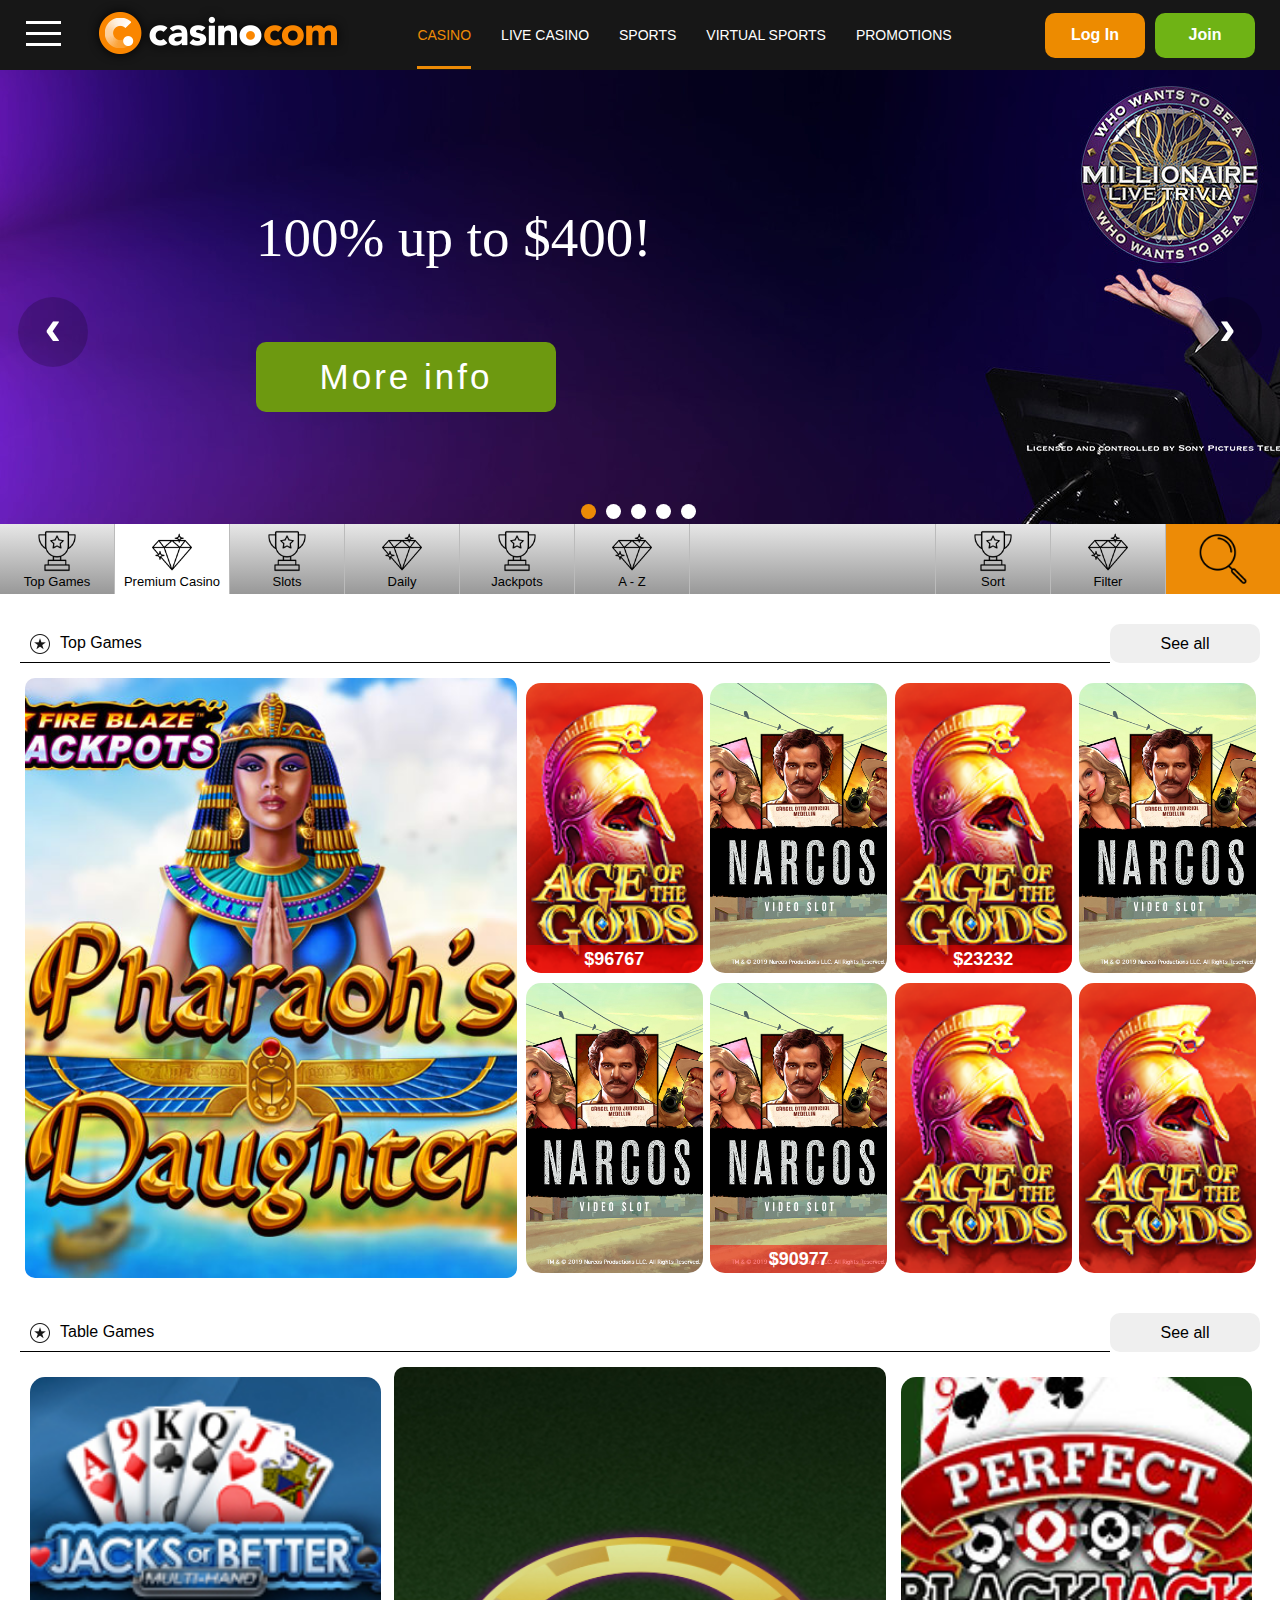
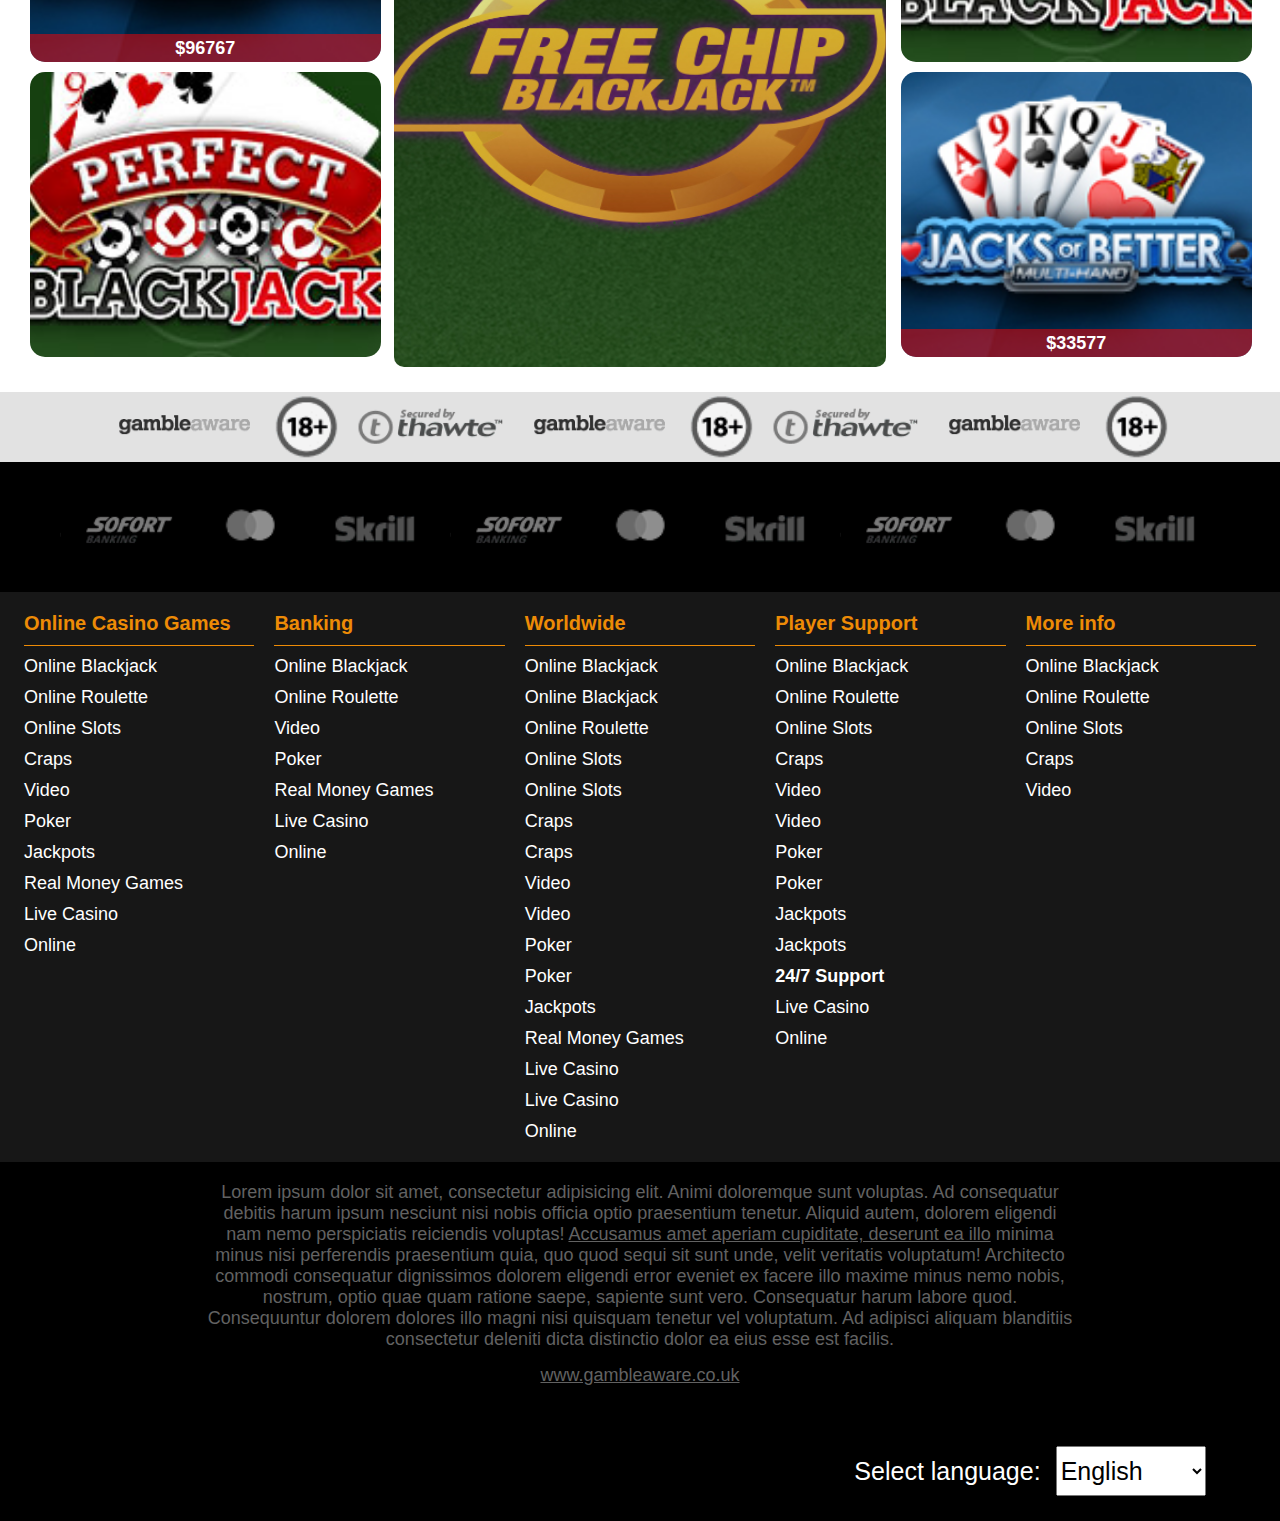
==== commit 295e807d: "casino_com: added footer" ====
--- a/index.html
+++ b/index.html
@@ -179,10 +179,10 @@
                     </div>
                     <div class="games__items games__items_sizeForTwoBlocks">
                         <div class="games__item games__item_block">
+                            <img class="games__img games__img_size_contain" src="img/game5.jpg">
+                        </div>
+                        <div class="games__item games__item_block">
                             <img class="games__img games__img_size_contain" src="img/game3.jpg">
-                        </div>
-                        <div class="games__item games__item_block">
-                            <img class="games__img games__img_size_contain" src="img/game5.jpg">
                             <span class="games__jackpotTitle">$33577</span>
                         </div>
                     </div>
@@ -204,6 +204,119 @@
                 <li class="footer__icon footer__icon_responsibleGaming"></li>
             </ul>
         </div>
+
+        <div class="footer__payments">
+            <ul class="footer__icons">
+                <li class="footer__icon footer__icon_sofort"></li>
+                <li class="footer__icon footer__icon_masterCard"></li>
+                <li class="footer__icon footer__icon_skrill"></li>
+                <li class="footer__icon footer__icon_sofort"></li>
+                <li class="footer__icon footer__icon_masterCard"></li>
+                <li class="footer__icon footer__icon_skrill"></li>
+                <li class="footer__icon footer__icon_sofort"></li>
+                <li class="footer__icon footer__icon_masterCard"></li>
+                <li class="footer__icon footer__icon_skrill"></li>
+            </ul>
+        </div>
+
+        <div class="footer__navigation">
+            <div class="footer__columns">
+                <div class="footer__column">
+                    <h3>Online Casino Games</h3>
+                    <ul class="footer__list">
+                        <li><a href="#">Online Blackjack</a></li>
+                        <li><a href="#">Online Roulette</a></li>
+                        <li><a href="#">Online Slots</a></li>
+                        <li><a href="#">Craps</a></li>
+                        <li><a href="#">Video</a></li>
+                        <li><a href="#">Poker</a></li>
+                        <li><a href="#">Jackpots</a></li>
+                        <li><a href="#">Real Money Games</a></li>
+                        <li><a href="#">Live Casino</a></li>
+                        <li><a href="#">Online</a></li>
+                    </ul>
+                </div>
+                <div class="footer__column">
+                    <h3>Banking</h3>
+                    <ul class="footer__list">
+                        <li><a href="#">Online Blackjack</a></li>
+                        <li><a href="#">Online Roulette</a></li>
+                        <li><a href="#">Video</a></li>
+                        <li><a href="#">Poker</a></li>
+                        <li><a href="#">Real Money Games</a></li>
+                        <li><a href="#">Live Casino</a></li>
+                        <li><a href="#">Online</a></li>
+                    </ul>
+                </div>
+                <div class="footer__column">
+                    <h3>Worldwide</h3>
+                    <ul class="footer__list">
+                        <li><a href="#">Online Blackjack</a></li>
+                        <li><a href="#">Online Blackjack</a></li>
+                        <li><a href="#">Online Roulette</a></li>
+                        <li><a href="#">Online Slots</a></li>
+                        <li><a href="#">Online Slots</a></li>
+                        <li><a href="#">Craps</a></li>
+                        <li><a href="#">Craps</a></li>
+                        <li><a href="#">Video</a></li>
+                        <li><a href="#">Video</a></li>
+                        <li><a href="#">Poker</a></li>
+                        <li><a href="#">Poker</a></li>
+                        <li><a href="#">Jackpots</a></li>
+                        <li><a href="#">Real Money Games</a></li>
+                        <li><a href="#">Live Casino</a></li>
+                        <li><a href="#">Live Casino</a></li>
+                        <li><a href="#">Online</a></li>
+                    </ul>
+                </div>
+                <div class="footer__column">
+                    <h3>Player Support</h3>
+                    <ul class="footer__list">
+                        <li><a href="#">Online Blackjack</a></li>
+                        <li><a href="#">Online Roulette</a></li>
+                        <li><a href="#">Online Slots</a></li>
+                        <li><a href="#">Craps</a></li>
+                        <li><a href="#">Video</a></li>
+                        <li><a href="#">Video</a></li>
+                        <li><a href="#">Poker</a></li>
+                        <li><a href="#">Poker</a></li>
+                        <li><a href="#">Jackpots</a></li>
+                        <li><a href="#">Jackpots</a></li>
+                        <li><a href="#"><b>24/7 Support</b></a></li>
+                        <li><a href="#">Live Casino</a></li>
+                        <li><a href="#">Online</a></li>
+                    </ul>
+                </div>
+                <div class="footer__column">
+                    <h3>More info</h3>
+                    <ul class="footer__list">
+                        <li><a href="#">Online Blackjack</a></li>
+                        <li><a href="#">Online Roulette</a></li>
+                        <li><a href="#">Online Slots</a></li>
+                        <li><a href="#">Craps</a></li>
+                        <li><a href="#">Video</a></li>
+                    </ul>
+                </div>
+            </div>
+        </div>
+
+        <div class="footer__description">
+            <div class="footer__title">
+                <p>Lorem ipsum dolor sit amet, consectetur adipisicing elit. Animi doloremque sunt voluptas. Ad consequatur debitis harum ipsum nesciunt nisi nobis officia optio praesentium tenetur. Aliquid autem, dolorem eligendi nam nemo perspiciatis reiciendis voluptas! <a href="#">Accusamus amet aperiam cupiditate, deserunt ea illo</a> minima minus nisi perferendis praesentium quia, quo quod sequi sit sunt unde, velit veritatis voluptatum! Architecto commodi consequatur dignissimos dolorem eligendi error eveniet ex facere illo maxime minus nemo nobis, nostrum, optio quae quam ratione saepe, sapiente sunt vero. Consequatur harum labore quod. Consequuntur dolorem dolores illo magni nisi quisquam tenetur vel voluptatum. Ad adipisci aliquam blanditiis consectetur deleniti dicta distinctio dolor ea eius esse est facilis.</p>
+                <p><a href="#">www.gambleaware.co.uk</a></p>
+            </div>
+        </div>
+
+        <div class="footer__language">
+            <div class="footer__languageContainer language">
+                <div class="language__title">Select language:</div>
+                <select class="language__list">
+                    <option selected>English</option>
+                    <option>Norwegian</option>
+                    <option>Suomi</option>
+                </select>
+            </div>
+        </div>
     </footer>
     <script src="index.js"></script>
 </body>
--- a/index.css
+++ b/index.css
@@ -477,6 +477,7 @@
 .games__img_size_contain {
     height: 150%;
 }
+
 /************************************************************ footer */
 .footer__security {
     background-color: #e2e2e2;
@@ -494,15 +495,15 @@
 }
 
 .footer__icon {
-    width: 200px;
+    width: 50px;
     height: 70px;
     margin: 0 5px;
     cursor: pointer;
-}
-
-.footer__icon_gambleAware {
     background-image: url("img/footer-sprite.png");
     background-repeat: no-repeat;
+}
+
+.footer__icon_gambleAware {
     background-position: 5% 55%;
     background-size: 760%;
     width: 150px;
@@ -513,27 +514,158 @@
 }
 
 .footer__icon_responsibleGaming {
-    background-image: url("img/footer-sprite.png");
-    background-repeat: no-repeat;
-    background-position: 19% 52%;
+    background-position: -333px -125px;
     background-size: 2615%;
     width: 70px;
 }
 
 .footer__icon_responsibleGaming:hover {
-    background-position: 19% 94%;
+    background-position: -333px -225px;
 }
 
 .footer__icon_thawte {
-    background-image: url("img/footer-sprite.png");
-    background-repeat: no-repeat;
-    background-position: 26% 53%;
+    background-position: -305px -82px;
     background-size: 800%;
     width: 165px;
 }
 
 .footer__icon_thawte:hover {
-    background-position: 26% 100%;
+    background-position: -305px -154px;
+}
+
+.footer__payments {
+    background-color: #000000;
+    height: 130px;
+    display: flex;
+    align-items: center;
+    overflow: hidden;
+}
+
+.footer__icon_sofort {
+    background-position: -412px -5px;
+    background-size: 1150%;
+    width: 130px;
+    height: 50px;
+}
+
+.footer__icon_sofort:hover {
+    background-position: -412px -50px;
+}
+
+.footer__icon_masterCard {
+    background-position: -1375px -12px;
+    background-size: 1950%;
+    width: 100px;
+    height: 50px;
+}
+
+.footer__icon_masterCard:hover {
+    background-position: -1375px -70px;
+}
+
+.footer__icon_skrill {
+    background-position: -1146px -9px;
+    background-size: 1370%;
+    width: 130px;
+    height: 50px;
+}
+
+.footer__icon_skrill:hover {
+    background-position: -1146px -62px;
+}
+
+.footer__navigation {
+    background-color: #171717;
+    width: 100%;
+}
+
+.footer__columns {
+    display: flex;
+    justify-content: center;
+}
+
+.footer__column {
+    min-width: 18%;
+    margin: 10px;
+}
+
+.footer__column h3 {
+    font-size: 20px;
+    font-family: sans-serif;
+    padding: 10px 0;
+    color: #ed8b06;
+    border-bottom: 1px solid #ed8b06;
+}
+
+.footer__list {
+    list-style: none;
+    padding: 0;
+}
+
+.footer__list li {
+    margin: 10px 0;
+}
+
+.footer__list li a{
+    font-family: sans-serif;
+    text-decoration: none;
+    color: #fff;
+    font-size: 18px;
+}
+
+.footer__list a:hover {
+    text-decoration: underline;
+}
+
+.footer__description {
+    background-color: #000;
+    width: 100%;
+    text-align: center;
+    color: #626262;
+    padding: 20px;
+}
+
+.footer__title {
+    width: 70%;
+    display: inline-block;
+    margin: 0 auto;
+}
+
+.footer__title p {
+    font-family: sans-serif;
+    font-size: 18px;
+    padding-bottom: 15px;
+}
+
+.footer__title a {
+    color: #626262;
+}
+
+.footer__language {
+    background-color: #000;
+}
+
+.language {
+    height: 100px;
+    display: flex;
+    align-items: center;
+    margin-right: 0;
+    width: 500px;
+}
+
+.language__title {
+    font-family: sans-serif;
+    font-size: 25px;
+    margin-right: 15px;
+    color: #fff;
+}
+
+.language__list {
+    margin-left: 0;
+    width: 150px;
+    height: 50px;
+    font-family: sans-serif;
+    font-size: 25px;
 }
 
 /************************************************************ media */
@@ -562,8 +694,17 @@
         font-size: 12px;
     }
 
+    .footer__payments,
     .footer__security {
         overflow: scroll;
+    }
+
+    .footer__columns {
+        flex-wrap: wrap;
+    }
+
+    .footer__column {
+        min-width: 30%;
     }
 }
 
@@ -615,6 +756,11 @@
     .games__itemMain_size {
         height: 600px;
     }
+
+    .language {
+        margin: 0 auto;
+        width: 100%;
+    }
 }
 
 @media (max-width: 567px) {
@@ -664,4 +810,8 @@
         height: 400px;
         min-width: 360px;
     }
+
+    .footer__column {
+        min-width: 90%;
+    }
 }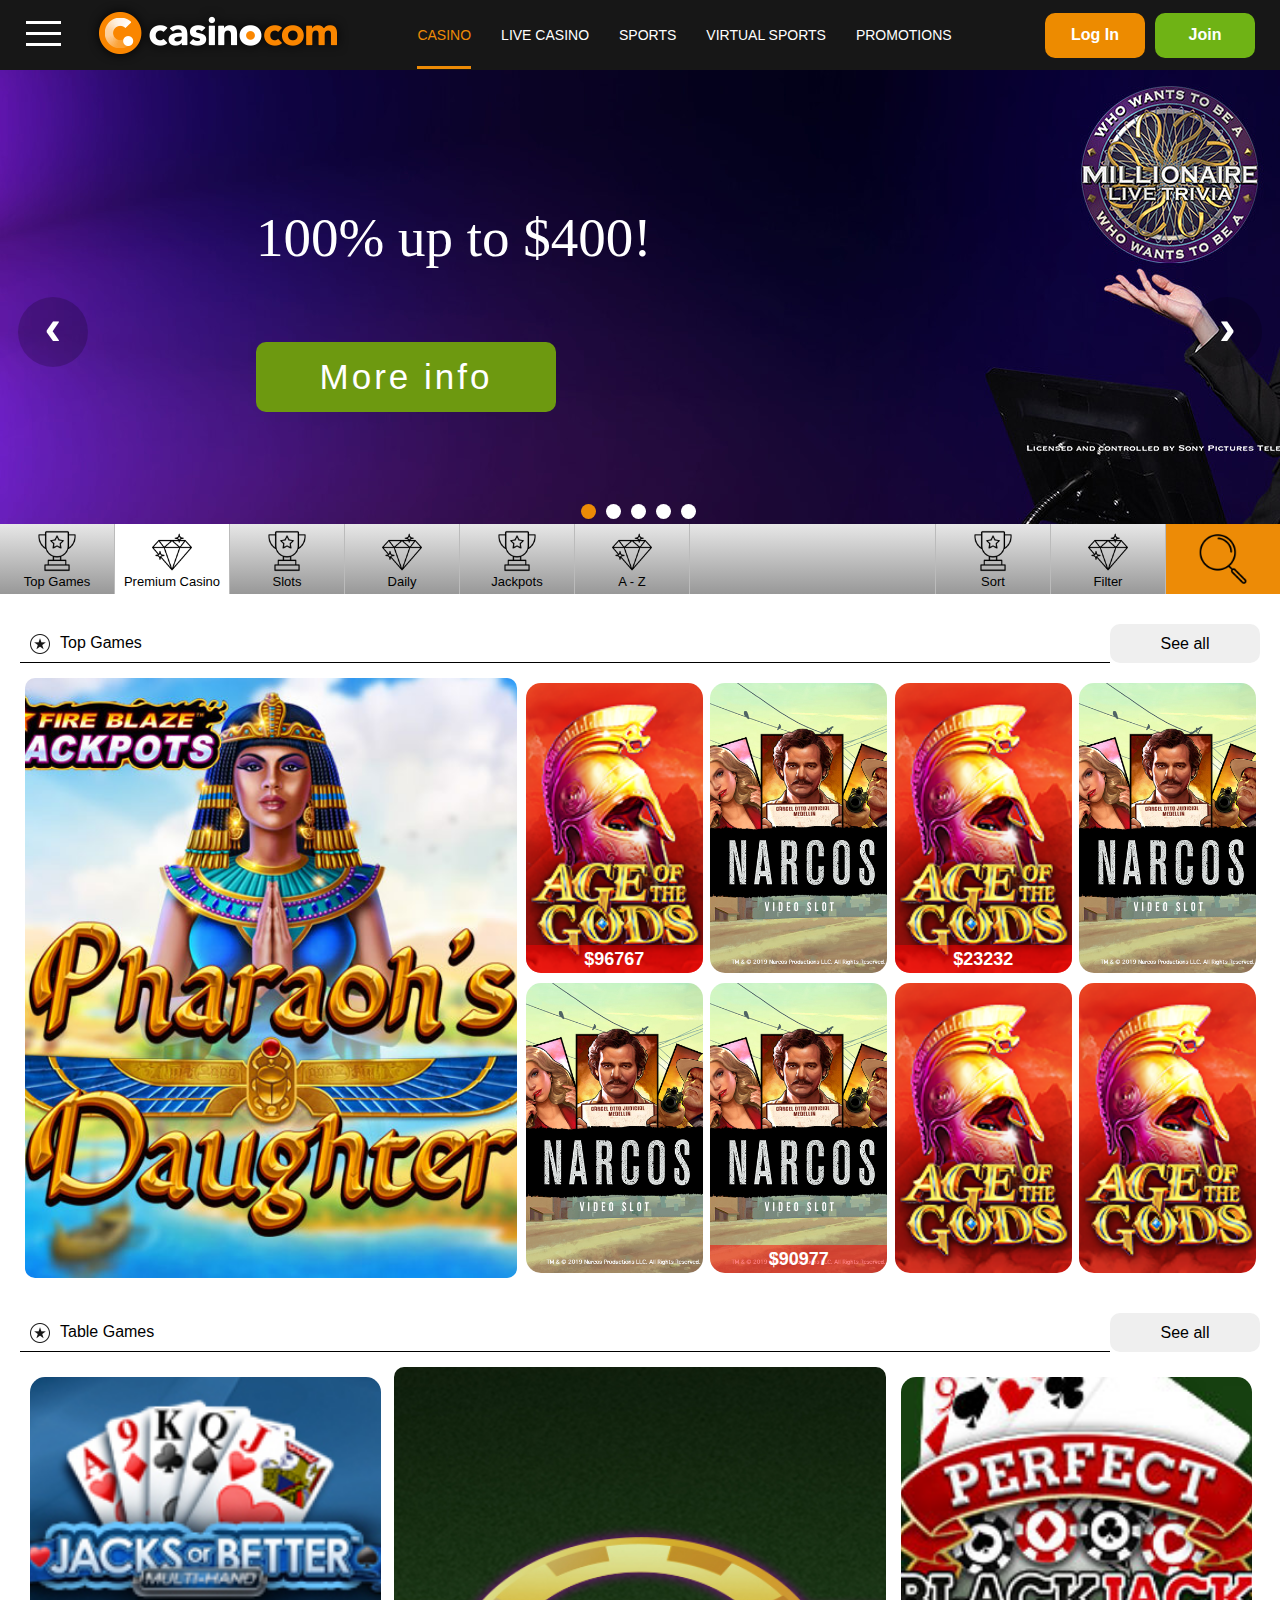
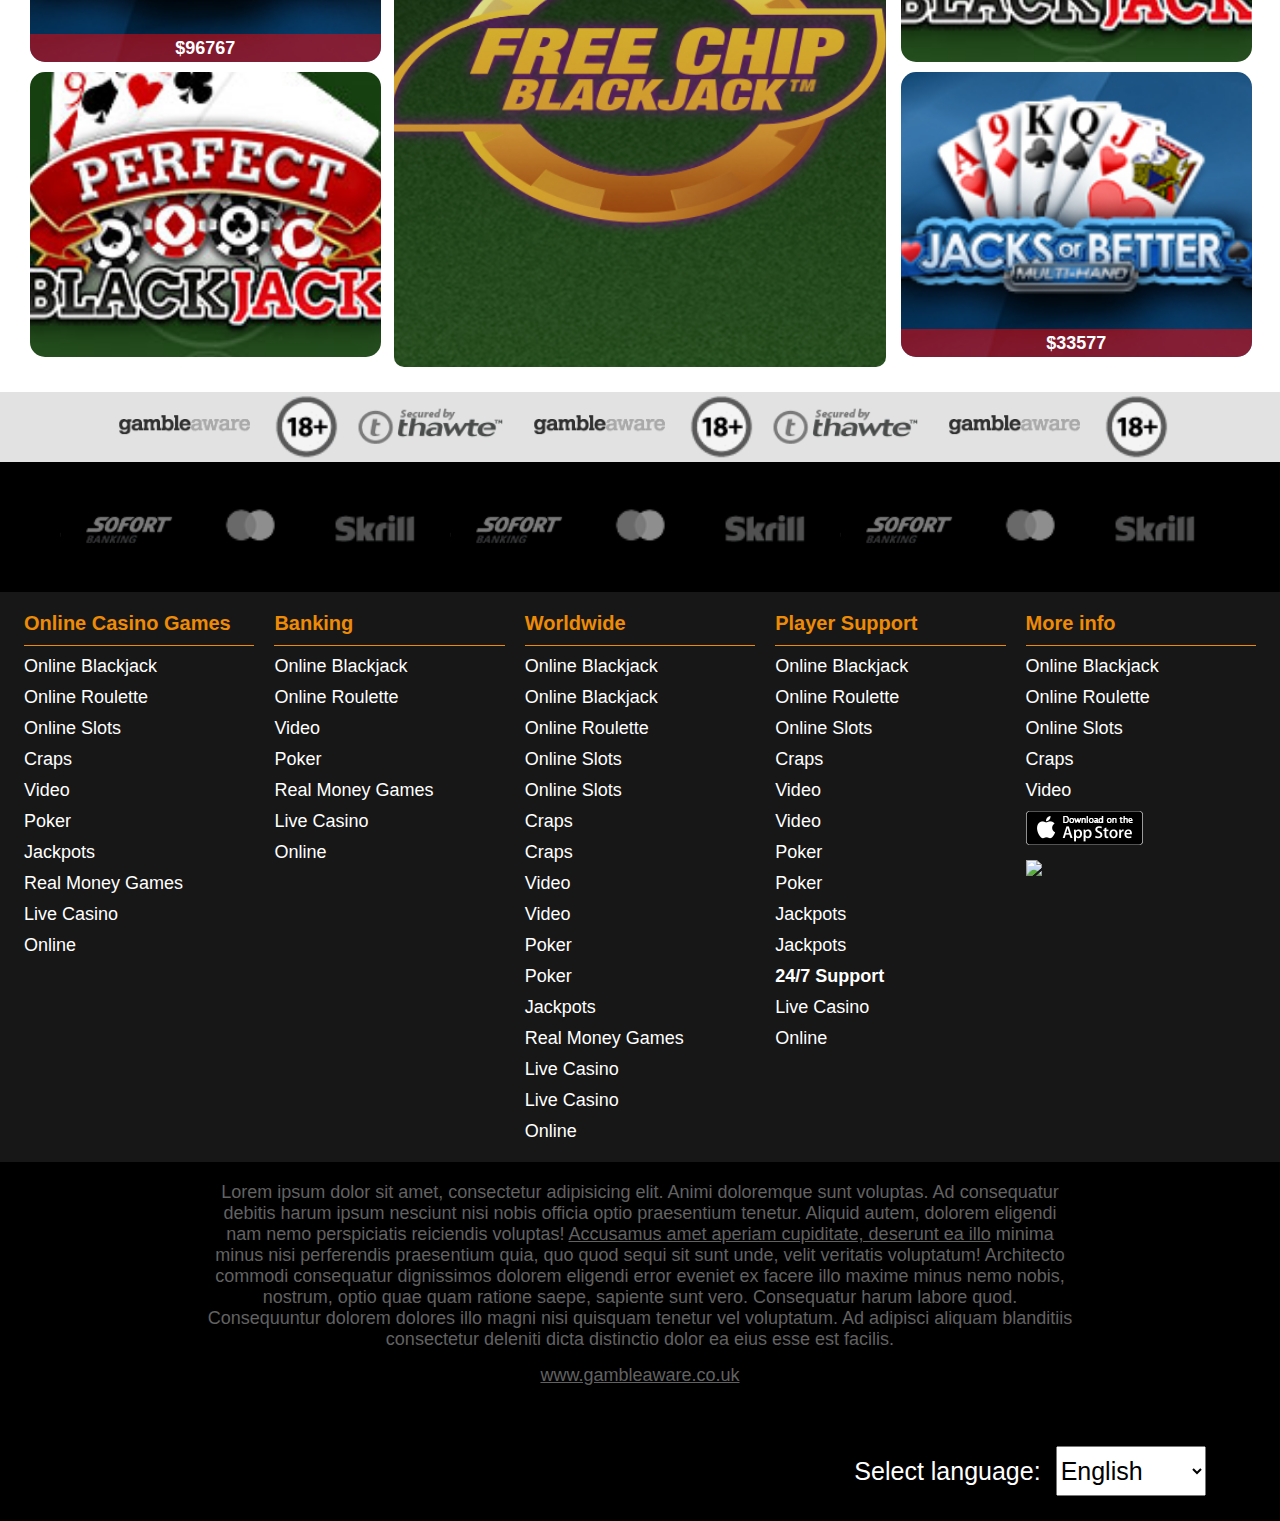
==== commit 999fc68e: "casino_com: added footer" ====
--- a/index.html
+++ b/index.html
@@ -224,77 +224,79 @@
                 <div class="footer__column">
                     <h3>Online Casino Games</h3>
                     <ul class="footer__list">
-                        <li><a href="#">Online Blackjack</a></li>
-                        <li><a href="#">Online Roulette</a></li>
-                        <li><a href="#">Online Slots</a></li>
-                        <li><a href="#">Craps</a></li>
-                        <li><a href="#">Video</a></li>
-                        <li><a href="#">Poker</a></li>
-                        <li><a href="#">Jackpots</a></li>
-                        <li><a href="#">Real Money Games</a></li>
-                        <li><a href="#">Live Casino</a></li>
-                        <li><a href="#">Online</a></li>
+                        <li class="footer__item"><a class="footer__link" href="#">Online Blackjack</a></li>
+                        <li class="footer__item"><a class="footer__link" href="#">Online Roulette</a></li>
+                        <li class="footer__item"><a class="footer__link" href="#">Online Slots</a></li>
+                        <li class="footer__item"><a class="footer__link" href="#">Craps</a></li>
+                        <li class="footer__item"><a class="footer__link" href="#">Video</a></li>
+                        <li class="footer__item"><a class="footer__link" href="#">Poker</a></li>
+                        <li class="footer__item"><a class="footer__link" href="#">Jackpots</a></li>
+                        <li class="footer__item"><a class="footer__link" href="#">Real Money Games</a></li>
+                        <li class="footer__item"><a class="footer__link" href="#">Live Casino</a></li>
+                        <li class="footer__item"><a class="footer__link" href="#">Online</a></li>
                     </ul>
                 </div>
                 <div class="footer__column">
                     <h3>Banking</h3>
                     <ul class="footer__list">
-                        <li><a href="#">Online Blackjack</a></li>
-                        <li><a href="#">Online Roulette</a></li>
-                        <li><a href="#">Video</a></li>
-                        <li><a href="#">Poker</a></li>
-                        <li><a href="#">Real Money Games</a></li>
-                        <li><a href="#">Live Casino</a></li>
-                        <li><a href="#">Online</a></li>
+                        <li class="footer__item"><a class="footer__link" href="#">Online Blackjack</a></li>
+                        <li class="footer__item"><a class="footer__link" href="#">Online Roulette</a></li>
+                        <li class="footer__item"><a class="footer__link" href="#">Video</a></li>
+                        <li class="footer__item"><a class="footer__link" href="#">Poker</a></li>
+                        <li class="footer__item"><a class="footer__link" href="#">Real Money Games</a></li>
+                        <li class="footer__item"><a class="footer__link" href="#">Live Casino</a></li>
+                        <li class="footer__item"><a class="footer__link" href="#">Online</a></li>
                     </ul>
                 </div>
                 <div class="footer__column">
                     <h3>Worldwide</h3>
                     <ul class="footer__list">
-                        <li><a href="#">Online Blackjack</a></li>
-                        <li><a href="#">Online Blackjack</a></li>
-                        <li><a href="#">Online Roulette</a></li>
-                        <li><a href="#">Online Slots</a></li>
-                        <li><a href="#">Online Slots</a></li>
-                        <li><a href="#">Craps</a></li>
-                        <li><a href="#">Craps</a></li>
-                        <li><a href="#">Video</a></li>
-                        <li><a href="#">Video</a></li>
-                        <li><a href="#">Poker</a></li>
-                        <li><a href="#">Poker</a></li>
-                        <li><a href="#">Jackpots</a></li>
-                        <li><a href="#">Real Money Games</a></li>
-                        <li><a href="#">Live Casino</a></li>
-                        <li><a href="#">Live Casino</a></li>
-                        <li><a href="#">Online</a></li>
+                        <li class="footer__item"><a class="footer__link" href="#">Online Blackjack</a></li>
+                        <li class="footer__item"><a class="footer__link" href="#">Online Blackjack</a></li>
+                        <li class="footer__item"><a class="footer__link" href="#">Online Roulette</a></li>
+                        <li class="footer__item"><a class="footer__link" href="#">Online Slots</a></li>
+                        <li class="footer__item"><a class="footer__link" href="#">Online Slots</a></li>
+                        <li class="footer__item"><a class="footer__link" href="#">Craps</a></li>
+                        <li class="footer__item"><a class="footer__link" href="#">Craps</a></li>
+                        <li class="footer__item"><a class="footer__link" href="#">Video</a></li>
+                        <li class="footer__item"><a class="footer__link" href="#">Video</a></li>
+                        <li class="footer__item"><a class="footer__link" href="#">Poker</a></li>
+                        <li class="footer__item"><a class="footer__link" href="#">Poker</a></li>
+                        <li class="footer__item"><a class="footer__link" href="#">Jackpots</a></li>
+                        <li class="footer__item"><a class="footer__link" href="#">Real Money Games</a></li>
+                        <li class="footer__item"><a class="footer__link" href="#">Live Casino</a></li>
+                        <li class="footer__item"><a class="footer__link" href="#">Live Casino</a></li>
+                        <li class="footer__item"><a class="footer__link" href="#">Online</a></li>
                     </ul>
                 </div>
                 <div class="footer__column">
                     <h3>Player Support</h3>
                     <ul class="footer__list">
-                        <li><a href="#">Online Blackjack</a></li>
-                        <li><a href="#">Online Roulette</a></li>
-                        <li><a href="#">Online Slots</a></li>
-                        <li><a href="#">Craps</a></li>
-                        <li><a href="#">Video</a></li>
-                        <li><a href="#">Video</a></li>
-                        <li><a href="#">Poker</a></li>
-                        <li><a href="#">Poker</a></li>
-                        <li><a href="#">Jackpots</a></li>
-                        <li><a href="#">Jackpots</a></li>
-                        <li><a href="#"><b>24/7 Support</b></a></li>
-                        <li><a href="#">Live Casino</a></li>
-                        <li><a href="#">Online</a></li>
+                        <li class="footer__item"><a class="footer__link" href="#">Online Blackjack</a></li>
+                        <li class="footer__item"><a class="footer__link" href="#">Online Roulette</a></li>
+                        <li class="footer__item"><a class="footer__link" href="#">Online Slots</a></li>
+                        <li class="footer__item"><a class="footer__link" href="#">Craps</a></li>
+                        <li class="footer__item"><a class="footer__link" href="#">Video</a></li>
+                        <li class="footer__item"><a class="footer__link" href="#">Video</a></li>
+                        <li class="footer__item"><a class="footer__link" href="#">Poker</a></li>
+                        <li class="footer__item"><a class="footer__link" href="#">Poker</a></li>
+                        <li class="footer__item"><a class="footer__link" href="#">Jackpots</a></li>
+                        <li class="footer__item"><a class="footer__link" href="#">Jackpots</a></li>
+                        <li class="footer__item"><a class="footer__link" href="#"><b>24/7 Support</b></a></li>
+                        <li class="footer__item"><a class="footer__link" href="#">Live Casino</a></li>
+                        <li class="footer__item"><a class="footer__link" href="#">Online</a></li>
                     </ul>
                 </div>
                 <div class="footer__column">
                     <h3>More info</h3>
                     <ul class="footer__list">
-                        <li><a href="#">Online Blackjack</a></li>
-                        <li><a href="#">Online Roulette</a></li>
-                        <li><a href="#">Online Slots</a></li>
-                        <li><a href="#">Craps</a></li>
-                        <li><a href="#">Video</a></li>
+                        <li class="footer__item"><a class="footer__link" href="#">Online Blackjack</a></li>
+                        <li class="footer__item"><a class="footer__link" href="#">Online Roulette</a></li>
+                        <li class="footer__item"><a class="footer__link" href="#">Online Slots</a></li>
+                        <li class="footer__item"><a class="footer__link" href="#">Craps</a></li>
+                        <li class="footer__item"><a class="footer__link" href="#">Video</a></li>
+                        <li class="footer__item"><a class="footer__link footer__link_appStoreIcon" href="#"><img src="img/appstore.png"></a></li>
+                        <li class="footer__item"><a class="footer__link footer__link_playStoreIcon" href="#"><img src="img/playstore.png"></a></li>
                     </ul>
                 </div>
             </div>
--- a/index.css
+++ b/index.css
@@ -602,19 +602,24 @@
     padding: 0;
 }
 
-.footer__list li {
+.footer__item {
     margin: 10px 0;
 }
 
-.footer__list li a{
+.footer__link {
     font-family: sans-serif;
     text-decoration: none;
     color: #fff;
     font-size: 18px;
 }
 
-.footer__list a:hover {
+.footer__link:hover {
     text-decoration: underline;
+}
+
+.footer__link_appStoreIcon,
+.footer__link_playStoreIcon {
+    display: block;
 }
 
 .footer__description {
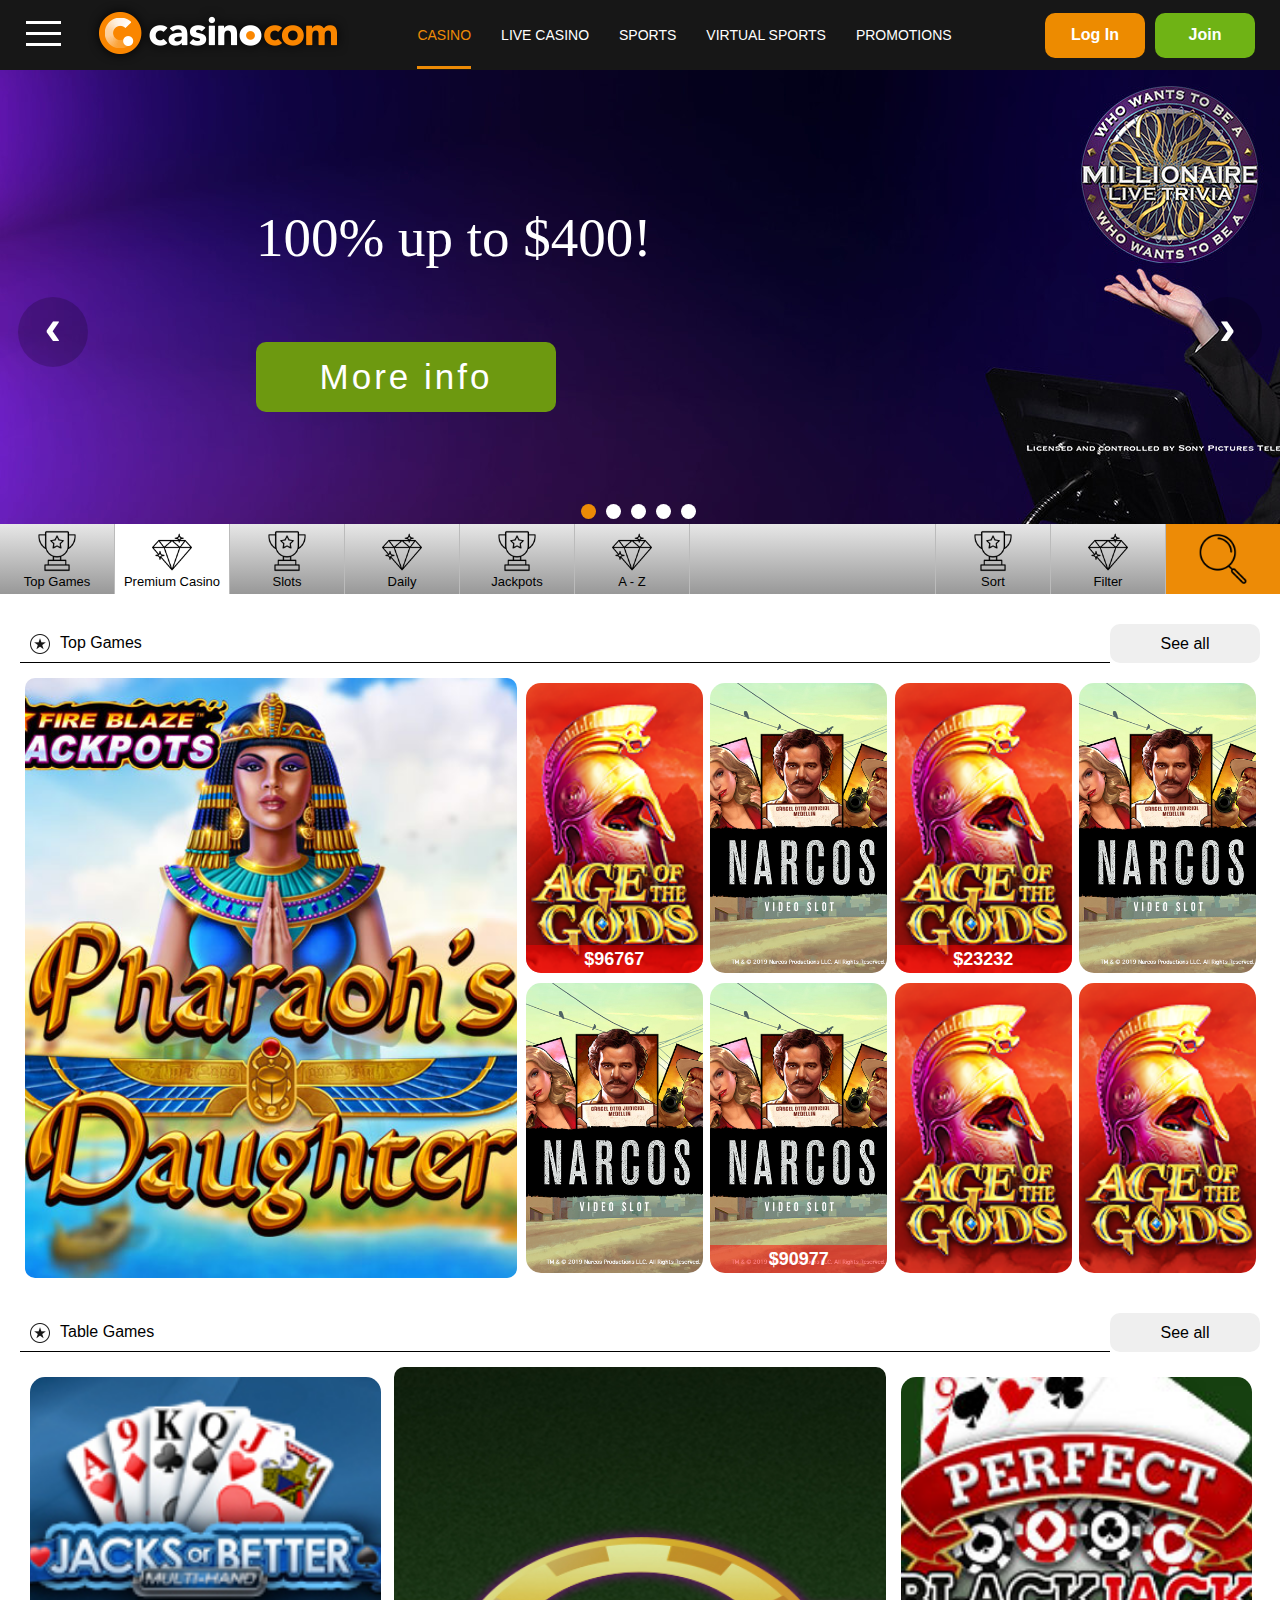
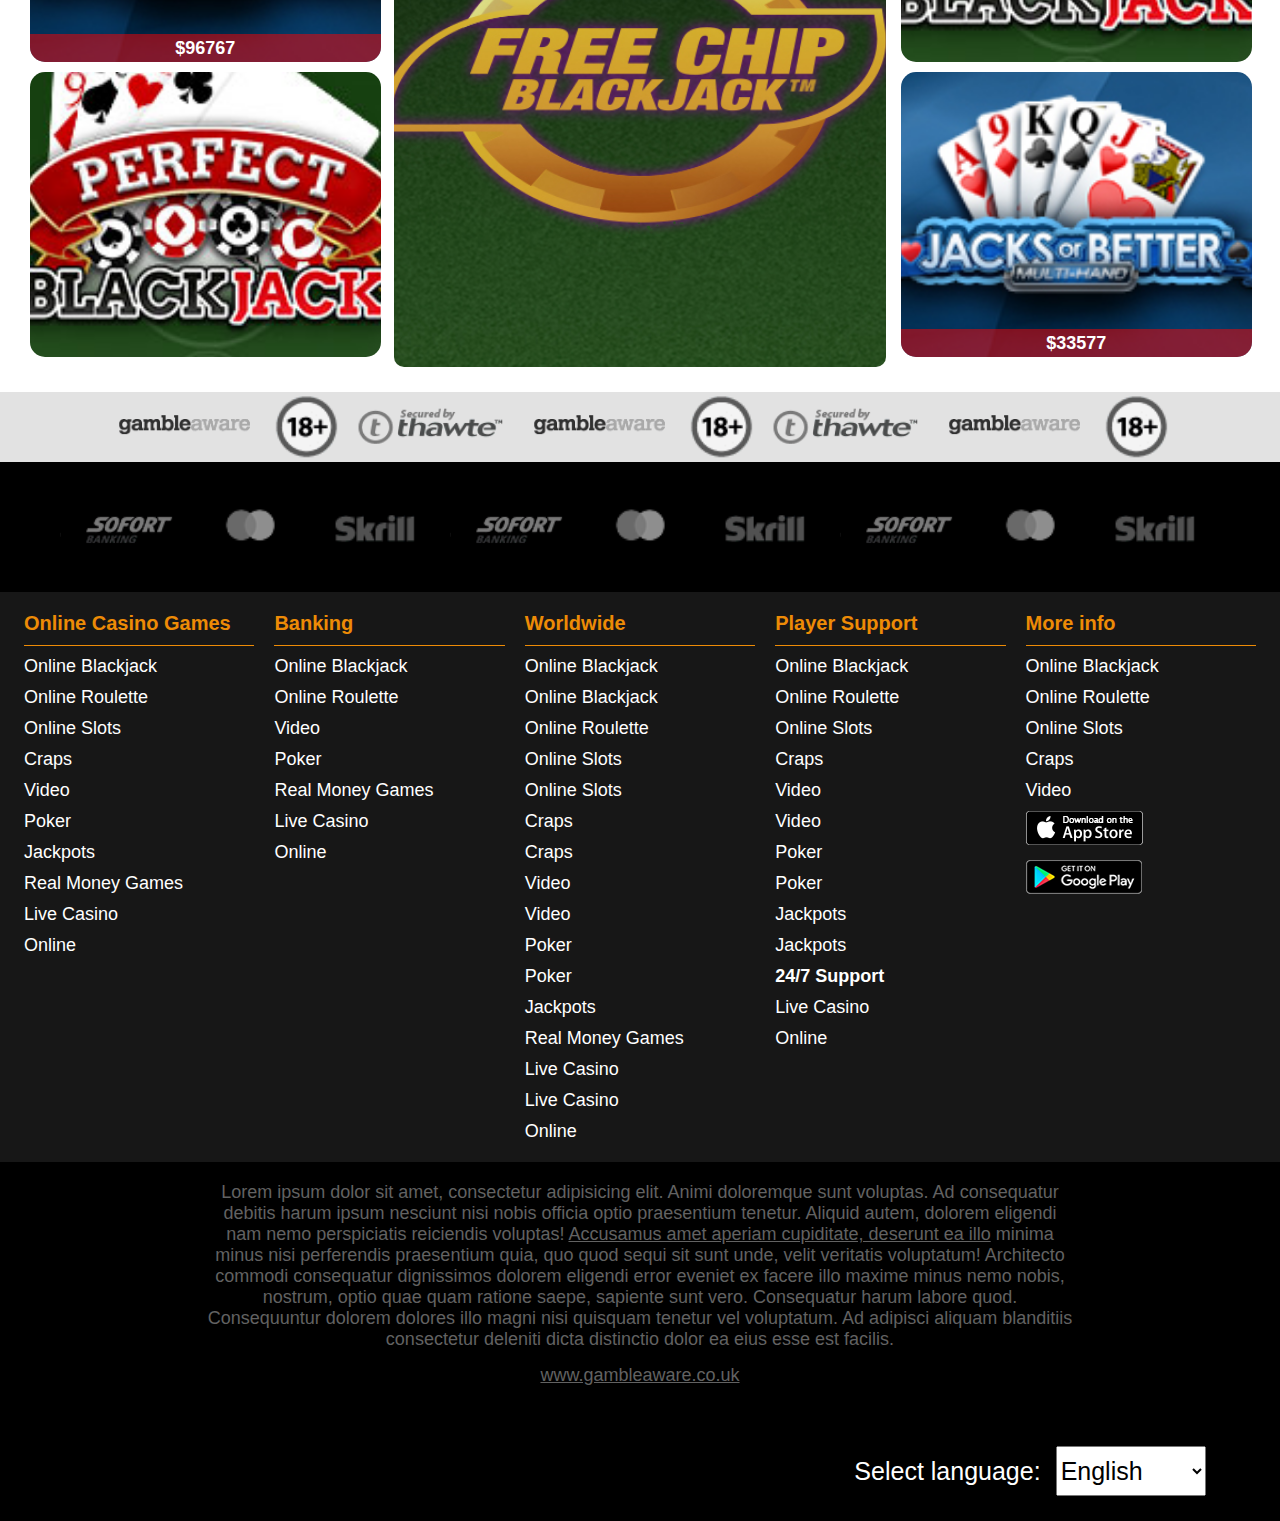
==== commit a60a667b: "casino_com: added footer" ====
--- a/index.html
+++ b/index.html
@@ -224,79 +224,79 @@
                 <div class="footer__column">
                     <h3>Online Casino Games</h3>
                     <ul class="footer__list">
-                        <li class="footer__item"><a class="footer__link" href="#">Online Blackjack</a></li>
-                        <li class="footer__item"><a class="footer__link" href="#">Online Roulette</a></li>
-                        <li class="footer__item"><a class="footer__link" href="#">Online Slots</a></li>
-                        <li class="footer__item"><a class="footer__link" href="#">Craps</a></li>
-                        <li class="footer__item"><a class="footer__link" href="#">Video</a></li>
-                        <li class="footer__item"><a class="footer__link" href="#">Poker</a></li>
-                        <li class="footer__item"><a class="footer__link" href="#">Jackpots</a></li>
-                        <li class="footer__item"><a class="footer__link" href="#">Real Money Games</a></li>
-                        <li class="footer__item"><a class="footer__link" href="#">Live Casino</a></li>
-                        <li class="footer__item"><a class="footer__link" href="#">Online</a></li>
+                        <li class="footer__item"><a class="footer__itemLink" href="#">Online Blackjack</a></li>
+                        <li class="footer__item"><a class="footer__itemLink" href="#">Online Roulette</a></li>
+                        <li class="footer__item"><a class="footer__itemLink" href="#">Online Slots</a></li>
+                        <li class="footer__item"><a class="footer__itemLink" href="#">Craps</a></li>
+                        <li class="footer__item"><a class="footer__itemLink" href="#">Video</a></li>
+                        <li class="footer__item"><a class="footer__itemLink" href="#">Poker</a></li>
+                        <li class="footer__item"><a class="footer__itemLink" href="#">Jackpots</a></li>
+                        <li class="footer__item"><a class="footer__itemLink" href="#">Real Money Games</a></li>
+                        <li class="footer__item"><a class="footer__itemLink" href="#">Live Casino</a></li>
+                        <li class="footer__item"><a class="footer__itemLink" href="#">Online</a></li>
                     </ul>
                 </div>
                 <div class="footer__column">
                     <h3>Banking</h3>
                     <ul class="footer__list">
-                        <li class="footer__item"><a class="footer__link" href="#">Online Blackjack</a></li>
-                        <li class="footer__item"><a class="footer__link" href="#">Online Roulette</a></li>
-                        <li class="footer__item"><a class="footer__link" href="#">Video</a></li>
-                        <li class="footer__item"><a class="footer__link" href="#">Poker</a></li>
-                        <li class="footer__item"><a class="footer__link" href="#">Real Money Games</a></li>
-                        <li class="footer__item"><a class="footer__link" href="#">Live Casino</a></li>
-                        <li class="footer__item"><a class="footer__link" href="#">Online</a></li>
+                        <li class="footer__item"><a class="footer__itemLink" href="#">Online Blackjack</a></li>
+                        <li class="footer__item"><a class="footer__itemLink" href="#">Online Roulette</a></li>
+                        <li class="footer__item"><a class="footer__itemLink" href="#">Video</a></li>
+                        <li class="footer__item"><a class="footer__itemLink" href="#">Poker</a></li>
+                        <li class="footer__item"><a class="footer__itemLink" href="#">Real Money Games</a></li>
+                        <li class="footer__item"><a class="footer__itemLink" href="#">Live Casino</a></li>
+                        <li class="footer__item"><a class="footer__itemLink" href="#">Online</a></li>
                     </ul>
                 </div>
                 <div class="footer__column">
                     <h3>Worldwide</h3>
                     <ul class="footer__list">
-                        <li class="footer__item"><a class="footer__link" href="#">Online Blackjack</a></li>
-                        <li class="footer__item"><a class="footer__link" href="#">Online Blackjack</a></li>
-                        <li class="footer__item"><a class="footer__link" href="#">Online Roulette</a></li>
-                        <li class="footer__item"><a class="footer__link" href="#">Online Slots</a></li>
-                        <li class="footer__item"><a class="footer__link" href="#">Online Slots</a></li>
-                        <li class="footer__item"><a class="footer__link" href="#">Craps</a></li>
-                        <li class="footer__item"><a class="footer__link" href="#">Craps</a></li>
-                        <li class="footer__item"><a class="footer__link" href="#">Video</a></li>
-                        <li class="footer__item"><a class="footer__link" href="#">Video</a></li>
-                        <li class="footer__item"><a class="footer__link" href="#">Poker</a></li>
-                        <li class="footer__item"><a class="footer__link" href="#">Poker</a></li>
-                        <li class="footer__item"><a class="footer__link" href="#">Jackpots</a></li>
-                        <li class="footer__item"><a class="footer__link" href="#">Real Money Games</a></li>
-                        <li class="footer__item"><a class="footer__link" href="#">Live Casino</a></li>
-                        <li class="footer__item"><a class="footer__link" href="#">Live Casino</a></li>
-                        <li class="footer__item"><a class="footer__link" href="#">Online</a></li>
+                        <li class="footer__item"><a class="footer__itemLink" href="#">Online Blackjack</a></li>
+                        <li class="footer__item"><a class="footer__itemLink" href="#">Online Blackjack</a></li>
+                        <li class="footer__item"><a class="footer__itemLink" href="#">Online Roulette</a></li>
+                        <li class="footer__item"><a class="footer__itemLink" href="#">Online Slots</a></li>
+                        <li class="footer__item"><a class="footer__itemLink" href="#">Online Slots</a></li>
+                        <li class="footer__item"><a class="footer__itemLink" href="#">Craps</a></li>
+                        <li class="footer__item"><a class="footer__itemLink" href="#">Craps</a></li>
+                        <li class="footer__item"><a class="footer__itemLink" href="#">Video</a></li>
+                        <li class="footer__item"><a class="footer__itemLink" href="#">Video</a></li>
+                        <li class="footer__item"><a class="footer__itemLink" href="#">Poker</a></li>
+                        <li class="footer__item"><a class="footer__itemLink" href="#">Poker</a></li>
+                        <li class="footer__item"><a class="footer__itemLink" href="#">Jackpots</a></li>
+                        <li class="footer__item"><a class="footer__itemLink" href="#">Real Money Games</a></li>
+                        <li class="footer__item"><a class="footer__itemLink" href="#">Live Casino</a></li>
+                        <li class="footer__item"><a class="footer__itemLink" href="#">Live Casino</a></li>
+                        <li class="footer__item"><a class="footer__itemLink" href="#">Online</a></li>
                     </ul>
                 </div>
                 <div class="footer__column">
                     <h3>Player Support</h3>
                     <ul class="footer__list">
-                        <li class="footer__item"><a class="footer__link" href="#">Online Blackjack</a></li>
-                        <li class="footer__item"><a class="footer__link" href="#">Online Roulette</a></li>
-                        <li class="footer__item"><a class="footer__link" href="#">Online Slots</a></li>
-                        <li class="footer__item"><a class="footer__link" href="#">Craps</a></li>
-                        <li class="footer__item"><a class="footer__link" href="#">Video</a></li>
-                        <li class="footer__item"><a class="footer__link" href="#">Video</a></li>
-                        <li class="footer__item"><a class="footer__link" href="#">Poker</a></li>
-                        <li class="footer__item"><a class="footer__link" href="#">Poker</a></li>
-                        <li class="footer__item"><a class="footer__link" href="#">Jackpots</a></li>
-                        <li class="footer__item"><a class="footer__link" href="#">Jackpots</a></li>
-                        <li class="footer__item"><a class="footer__link" href="#"><b>24/7 Support</b></a></li>
-                        <li class="footer__item"><a class="footer__link" href="#">Live Casino</a></li>
-                        <li class="footer__item"><a class="footer__link" href="#">Online</a></li>
+                        <li class="footer__item"><a class="footer__itemLink" href="#">Online Blackjack</a></li>
+                        <li class="footer__item"><a class="footer__itemLink" href="#">Online Roulette</a></li>
+                        <li class="footer__item"><a class="footer__itemLink" href="#">Online Slots</a></li>
+                        <li class="footer__item"><a class="footer__itemLink" href="#">Craps</a></li>
+                        <li class="footer__item"><a class="footer__itemLink" href="#">Video</a></li>
+                        <li class="footer__item"><a class="footer__itemLink" href="#">Video</a></li>
+                        <li class="footer__item"><a class="footer__itemLink" href="#">Poker</a></li>
+                        <li class="footer__item"><a class="footer__itemLink" href="#">Poker</a></li>
+                        <li class="footer__item"><a class="footer__itemLink" href="#">Jackpots</a></li>
+                        <li class="footer__item"><a class="footer__itemLink" href="#">Jackpots</a></li>
+                        <li class="footer__item"><a class="footer__itemLink" href="#"><b>24/7 Support</b></a></li>
+                        <li class="footer__item"><a class="footer__itemLink" href="#">Live Casino</a></li>
+                        <li class="footer__item"><a class="footer__itemLink" href="#">Online</a></li>
                     </ul>
                 </div>
                 <div class="footer__column">
                     <h3>More info</h3>
                     <ul class="footer__list">
-                        <li class="footer__item"><a class="footer__link" href="#">Online Blackjack</a></li>
-                        <li class="footer__item"><a class="footer__link" href="#">Online Roulette</a></li>
-                        <li class="footer__item"><a class="footer__link" href="#">Online Slots</a></li>
-                        <li class="footer__item"><a class="footer__link" href="#">Craps</a></li>
-                        <li class="footer__item"><a class="footer__link" href="#">Video</a></li>
-                        <li class="footer__item"><a class="footer__link footer__link_appStoreIcon" href="#"><img src="img/appstore.png"></a></li>
-                        <li class="footer__item"><a class="footer__link footer__link_playStoreIcon" href="#"><img src="img/playstore.png"></a></li>
+                        <li class="footer__item"><a class="footer__itemLink" href="#">Online Blackjack</a></li>
+                        <li class="footer__item"><a class="footer__itemLink" href="#">Online Roulette</a></li>
+                        <li class="footer__item"><a class="footer__itemLink" href="#">Online Slots</a></li>
+                        <li class="footer__item"><a class="footer__itemLink" href="#">Craps</a></li>
+                        <li class="footer__item"><a class="footer__itemLink" href="#">Video</a></li>
+                        <li class="footer__item"><a class="footer__itemLink footer__itemLink_appStoreIcon" href="#"><img src="img/appstore.png"></a></li>
+                        <li class="footer__item"><a class="footer__itemLink footer__itemLink_playStoreIcon" href="#"><img src="img/playstore.png"></a></li>
                     </ul>
                 </div>
             </div>
--- a/index.css
+++ b/index.css
@@ -606,19 +606,19 @@
     margin: 10px 0;
 }
 
-.footer__link {
+.footer__itemLink {
     font-family: sans-serif;
     text-decoration: none;
     color: #fff;
     font-size: 18px;
 }
 
-.footer__link:hover {
+.footer__itemLink:hover {
     text-decoration: underline;
 }
 
-.footer__link_appStoreIcon,
-.footer__link_playStoreIcon {
+.footer__itemLink_appStoreIcon,
+.footer__itemLink_playStoreIcon {
     display: block;
 }
 
